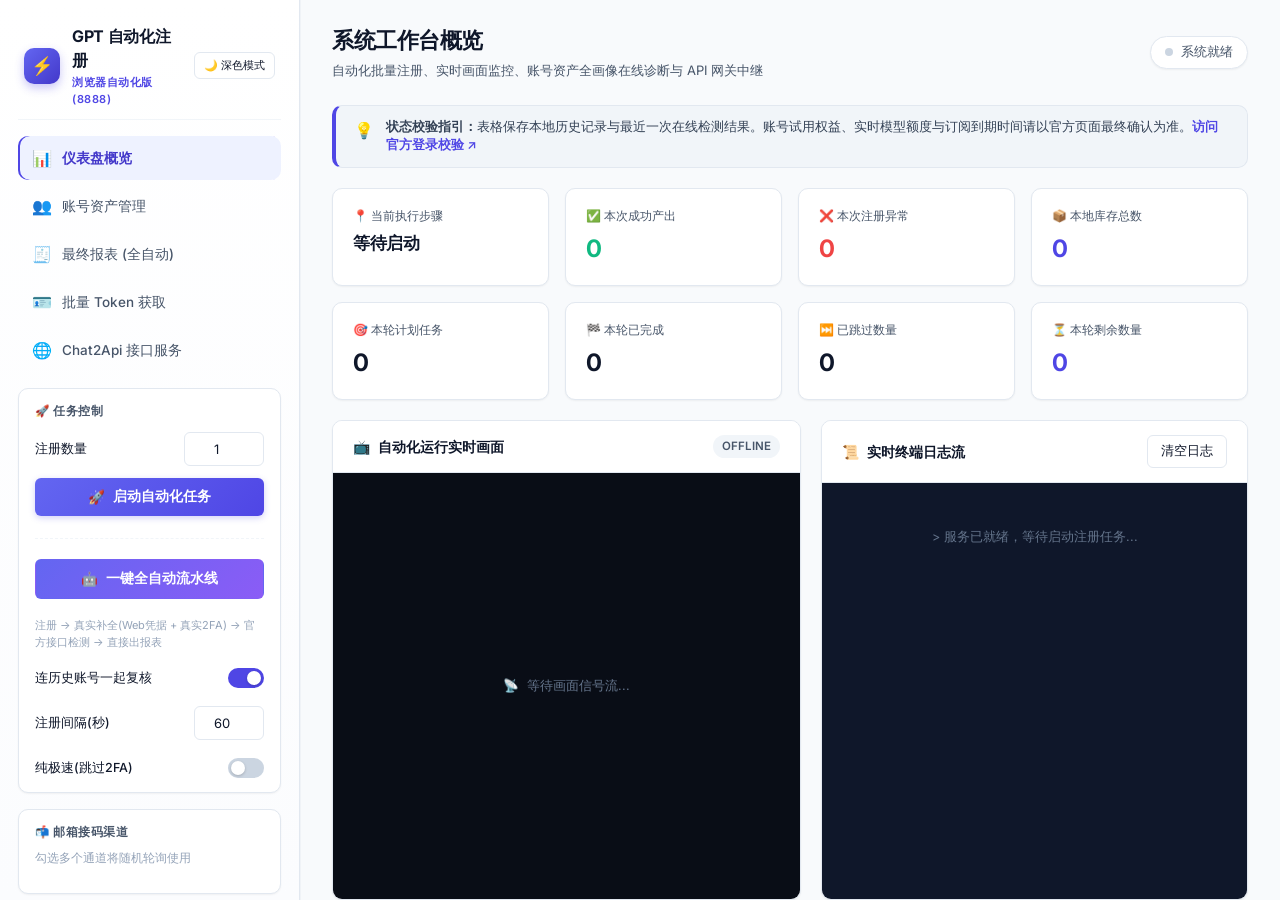
==== static/index.html @ b345efbf "feat: gpt-auto-register 项目上传（全自动流水线 + 真实数据证据）" ====
<!DOCTYPE html>
<html lang="zh-CN">

<head>
    <meta charset="UTF-8">
    <meta name="viewport" content="width=device-width, initial-scale=1.0">
    <title>ChatGPT 批量注册与一体化控制台</title>
    <link rel="preconnect" href="https://fonts.googleapis.com">
    <link rel="preconnect" href="https://fonts.gstatic.com" crossorigin>
    <link href="https://fonts.googleapis.com/css2?family=Inter:wght@400;500;600;700&family=JetBrains+Mono:wght@400;500;600&display=swap" rel="stylesheet">
    <link rel="stylesheet" href="style.css">
</head>

<body>

    <!-- Sidebar Navigation & Settings -->
    <aside class="sidebar">
        <div class="brand">
            <div class="brand-icon">⚡</div>
            <div class="brand-text">
                <span>GPT 自动化注册</span>
                <span class="brand-subtitle">浏览器自动化版 (8888)</span>
            </div>
            <button id="btnToggleTheme" class="theme-toggle action-btn-sm" onclick="toggleTheme()"
                    title="切换深色 / 浅色模式（记忆选择）"
                    style="margin-left:auto;padding:5px 9px;font-size:11px;white-space:nowrap;">🌙 深色模式</button>
        </div>

        <nav class="nav-menu">
            <div class="nav-item active" data-tab="dashboard" onclick="switchTab('dashboard')">
                <span class="nav-icon">📊</span> 仪表盘概览
            </div>
            <div class="nav-item" data-tab="accounts" onclick="switchTab('accounts')">
                <span class="nav-icon">👥</span> 账号资产管理
            </div>
            <div class="nav-item" data-tab="report" onclick="switchTab('report')">
                <span class="nav-icon">🧾</span> 最终报表 (全自动)
            </div>
            <div class="nav-item" data-tab="tokens" onclick="switchTab('tokens')">
                <span class="nav-icon">🪪</span> 批量 Token 获取
            </div>
            <div class="nav-item" data-tab="api-service" onclick="switchTab('api-service')">
                <span class="nav-icon">🌐</span> Chat2Api 接口服务
            </div>
        </nav>

        <!-- 任务快捷控制 -->
        <div class="control-box">
            <div class="control-header">
                <span>🚀 任务控制</span>
            </div>

            <div class="ctrl-row">
                <label class="ctrl-label">注册数量</label>
                <input type="number" id="targetCount" class="ctrl-input" value="1" min="1" max="50" style="width: 80px; text-align: center;">
            </div>

            <button id="btnStart" class="btn btn-primary" onclick="startTask()">
                <span>🚀</span> 启动自动化任务
            </button>
            <button id="btnStop" class="btn btn-danger hidden" onclick="stopTask()">
                <span>🛑</span> 停止运行任务
            </button>

            <div style="border-top: 1px dashed var(--border-light); margin: 10px 0 8px;"></div>

            <button id="btnAutopilot" class="btn" style="background:linear-gradient(135deg,#6366f1 0%,#8b5cf6 100%);color:#fff;" onclick="startAutopilot()">
                <span>🤖</span> 一键全自动流水线
            </button>
            <div style="font-size: 11px; color: var(--text-dim); margin-top: 6px; line-height: 1.5;">
                注册 → 真实补全(Web凭据 + 真实2FA) → 官方接口检测 → 直接出报表
            </div>
            <label class="ctrl-row" style="margin-top: 6px;">
                <span class="ctrl-label" title="连带把历史账号也一起在线复核（较慢）">连历史账号一起复核</span>
                <label class="toggle-switch">
                    <input type="checkbox" id="verifyAll" checked>
                    <span class="toggle-slider"></span>
                </label>
            </label>
            <div class="ctrl-row" style="margin-top: 6px;">
                <span class="ctrl-label" title="每个账号之间等待多久再注册下一个；放慢可显著降低 IP 被风控概率">注册间隔(秒)</span>
                <input type="number" id="staggerSeconds" class="ctrl-input" value="60" min="0" max="600"
                       style="width: 70px; text-align: center;">
            </div>
            <label class="ctrl-row" style="margin-top: 6px;">
                <span class="ctrl-label" title="跳过浏览器补全：只做注册+检测，速度最快，但拿不到 Web 凭据与 2FA 密钥">纯极速(跳过2FA)</span>
                <label class="toggle-switch">
                    <input type="checkbox" id="skipCompletion">
                    <span class="toggle-slider"></span>
                </label>
            </label>

            <div id="pipelineBox" class="hidden" style="margin-top: 10px; padding: 10px; border-radius: 10px; background: rgba(99,102,241,.08); border: 1px solid rgba(99,102,241,.25);">
                <div style="display:flex; justify-content:space-between; align-items:center;">
                    <span id="pipelinePhase" style="font-size:12px;font-weight:600;color:var(--text-main);">准备中</span>
                    <span id="pipelineCount" style="font-size:11.5px;color:var(--text-muted);">0/0</span>
                </div>
                <div style="margin-top:6px;height:6px;border-radius:3px;background:rgba(148,163,184,.25);overflow:hidden;">
                    <div id="pipelineBar" style="height:100%;width:0%;background:linear-gradient(90deg,#6366f1,#8b5cf6);transition:width .4s;"></div>
                </div>
                <div id="pipelineMessage" style="font-size:11px;color:var(--text-dim);margin-top:6px;line-height:1.4;"></div>
            </div>
        </div>

        <!-- 临时邮箱配置 -->
        <div class="control-box">
            <div class="control-header">
                <span>📬 邮箱接码渠道</span>
            </div>
            <div style="font-size: 11.5px; color: var(--text-dim); margin-top: -4px;">勾选多个通道将随机轮询使用</div>
            <div id="providerList" style="display: flex; flex-direction: column; gap: 4px;">
                <!-- 动态由 script.js 加载 -->
            </div>
        </div>

        <!-- 高级设置 -->
        <div class="control-box">
            <div class="control-header">
                <span>⚙️ 运行与自动化设置</span>
            </div>

            <div class="ctrl-row">
                <label class="ctrl-label">并行浏览器数</label>
                <input type="number" id="parallelCount" class="ctrl-input" value="1" min="1" max="10"
                    style="width: 70px; text-align: center;" onchange="saveSettings()">
            </div>

            <div class="ctrl-row">
                <label class="ctrl-label">无界面模式 (Headless)</label>
                <label class="toggle-switch">
                    <input type="checkbox" id="headlessMode" onchange="saveSettings()">
                    <span class="toggle-slider"></span>
                </label>
            </div>

            <div class="ctrl-row">
                <label class="ctrl-label" title="注册成功后提取 32 位 Base32 TOTP 密钥">自动激活 2FA</label>
                <label class="toggle-switch">
                    <input type="checkbox" id="enable2fa" checked onchange="saveSettings()">
                    <span class="toggle-slider"></span>
                </label>
            </div>

            <div style="display: flex; flex-direction: column; gap: 4px; margin-top: 4px;">
                <label class="ctrl-label" style="font-size: 11.5px; color: var(--text-muted);">试用邀请链接 (Referral URL)</label>
                <input type="text" id="referralUrl" class="ctrl-input" placeholder="https://chatgpt.com/invite/..."
                    style="font-size: 12px;" onchange="saveSettings()"
                    title="绑定官方 Plus 邀请链接可激活 1 个月试用权益">
            </div>

            <!-- 网络代理设置 -->
            <div style="margin-top: 8px; padding-top: 10px; border-top: 1px solid var(--border-light); display: flex; flex-direction: column; gap: 10px;">
                <div class="ctrl-row">
                    <span style="font-size: 12px; font-weight: 600; color: var(--text-main);">🌐 网络代理 (Proxy)</span>
                    <label class="toggle-switch">
                        <input type="checkbox" id="proxyEnabled" onchange="saveSettings()">
                        <span class="toggle-slider"></span>
                    </label>
                </div>

                <div id="proxyFields" style="display: grid; gap: 8px;">
                    <div class="ctrl-row">
                        <label class="ctrl-label">协议</label>
                        <select id="proxyType" class="ctrl-input" style="width: 95px; padding: 6px 8px;" onchange="saveSettings()">
                            <option value="http">HTTP</option>
                            <option value="socks5">SOCKS5</option>
                        </select>
                    </div>
                    <div class="ctrl-row">
                        <label class="ctrl-label">主机</label>
                        <input type="text" id="proxyHost" class="ctrl-input" placeholder="127.0.0.1" onchange="saveSettings()">
                    </div>
                    <div class="ctrl-row">
                        <label class="ctrl-label">端口</label>
                        <input type="number" id="proxyPort" class="ctrl-input" placeholder="7890" style="width: 80px;" onchange="saveSettings()">
                    </div>
                    <div class="ctrl-row">
                        <label class="ctrl-label" style="font-size: 11.5px; color: var(--text-muted);">身份认证</label>
                        <label class="toggle-switch">
                            <input type="checkbox" id="proxyUseAuth" onchange="toggleProxyAuthFields(); saveSettings()">
                            <span class="toggle-slider"></span>
                        </label>
                    </div>
                    <div id="proxyAuthFields" class="hidden" style="display: grid; gap: 6px;">
                        <input type="text" id="proxyUsername" class="ctrl-input" placeholder="代理用户名" onchange="saveSettings()">
                        <input type="password" id="proxyPassword" class="ctrl-input" placeholder="代理密码" onchange="saveSettings()">
                    </div>
                    <button class="action-btn-sm" id="btnTestProxy" onclick="testProxyConnection()" style="width: 100%; justify-content: center; margin-top: 2px;">
                        <span>⚡</span> 测试代理连通性
                    </button>
                    <div id="proxyTestResult" style="font-size: 11px; margin-top: 2px; word-break: break-all; display: none;"></div>
                </div>
            </div>
        </div>
    </aside>

    <!-- Main Content Workspace -->
    <main class="main-view">

        <!-- Top Header Bar -->
        <header class="page-header">
            <div class="header-left">
                <h1 class="page-title">系统工作台概览</h1>
                <p class="page-desc">自动化批量注册、实时画面监控、账号资产全画像在线诊断与 API 网关中继</p>
            </div>
            <div class="status-badge">
                <span class="status-dot" id="statusDot"></span>
                <span id="statusText">系统就绪</span>
            </div>
        </header>

        <!-- Notice Alert Callout -->
        <div class="info-callout">
            <span style="font-size: 16px;">💡</span>
            <div>
                <b>状态校验指引：</b>表格保存本地历史记录与最近一次在线检测结果。账号试用权益、实时模型额度与订阅到期时间请以官方页面最终确认为准。<a href="https://chatgpt.com/" target="_blank" rel="noopener noreferrer">访问官方登录校验 ↗</a>
            </div>
        </div>

        <!-- ==================================================================
             View 1: Dashboard (Overview & Monitoring)
             ================================================================== -->
        <div id="view-dashboard" class="view-section">
            <!-- Metrics Cards Grid -->
            <div class="stats-grid">
                <div class="stat-card">
                    <div class="stat-label">📍 当前执行步骤</div>
                    <div class="stat-value" id="valAction" style="font-size: 17px; font-weight: 600;">等待启动</div>
                </div>
                <div class="stat-card">
                    <div class="stat-label">✅ 本次成功产出</div>
                    <div class="stat-value green" id="valSuccess">0</div>
                </div>
                <div class="stat-card">
                    <div class="stat-label">❌ 本次注册异常</div>
                    <div class="stat-value red" id="valFail">0</div>
                </div>
                <div class="stat-card">
                    <div class="stat-label">📦 本地库存总数</div>
                    <div class="stat-value blue" id="valInventory">0</div>
                </div>
                <div class="stat-card">
                    <div class="stat-label">🎯 本轮计划任务</div>
                    <div class="stat-value" id="valTaskTotal">0</div>
                </div>
                <div class="stat-card">
                    <div class="stat-label">🏁 本轮已完成</div>
                    <div class="stat-value" id="valCompleted">0</div>
                </div>
                <div class="stat-card">
                    <div class="stat-label">⏭️ 已跳过数量</div>
                    <div class="stat-value" id="valSkipped">0</div>
                </div>
                <div class="stat-card">
                    <div class="stat-label">⏳ 本轮剩余数量</div>
                    <div class="stat-value blue" id="valRemaining">0</div>
                </div>
            </div>

            <!-- Split Monitor & Logs -->
            <div class="split-view">
                <!-- Monitor Panel -->
                <div class="panel">
                    <div class="panel-header">
                        <div class="panel-title">
                            <span>📺</span> 自动化运行实时画面
                        </div>
                        <span class="status-pill neutral" id="monitorStatus">OFFLINE</span>
                    </div>
                    <div class="monitor-body">
                        <img id="liveMonitor" class="monitor-img hidden" src="" alt="Monitor">
                        <div id="noSignal" style="color: #64748b; font-size: 12.5px; display: flex; align-items: center; gap: 8px;">
                            <span>📡</span> 等待画面信号流...
                        </div>
                    </div>
                </div>

                <!-- Logs Terminal Panel -->
                <div class="panel">
                    <div class="panel-header">
                        <div class="panel-title">
                            <span>📜</span> 实时终端日志流
                        </div>
                        <button class="action-btn-sm" onclick="clearLogs()">清空日志</button>
                    </div>
                    <div class="log-body" id="logContainer">
                        <div style="color: #64748b; text-align: center; margin-top: 30px;">> 服务已就绪，等待启动注册任务...</div>
                    </div>
                </div>
            </div>
        </div>

        <!-- ==================================================================
             View 2: Accounts Management (Sticky Table & Unified Actions)
             ================================================================== -->
        <div id="view-accounts" class="view-section hidden">
            <div class="table-panel">
                <!-- Top Toolbar -->
                <div class="toolbar-container">
                    <div class="toolbar-row">
                        <!-- Left: Search Box -->
                        <div class="search-box">
                            <span class="search-icon">🔍</span>
                            <input type="text" id="searchInput" placeholder="搜索邮箱、状态、额度、到期时间、渠道..." onkeyup="filterAccounts()">
                        </div>

                        <!-- Center: Stats Chips -->
                        <div class="stats-strip">
                            <span class="stat-chip stat-chip-total">总数: <b id="statTotalAccs">0</b></span>
                            <span class="stat-chip stat-chip-verified">上次验证通过: <b id="statNormalAccs">0</b></span>
                            <span class="stat-chip stat-chip-paid">会员计划记录: <b id="statPaidAccs">0</b></span>
                            <span class="stat-chip stat-chip-trial">已确认试用: <b id="statTrialAccs">0</b></span>
                            <span class="stat-chip stat-chip-error">异常/封禁: <b id="statErrAccs">0</b></span>
                        </div>

                        <!-- Right: Action Buttons Group -->
                        <div class="btn-group">
                            <button class="action-btn-sm action-btn-primary" id="btnCheckAll" onclick="checkAllAccounts()" title="在线检测当前筛选账号的最新健康状态">
                                <span>🔍</span> 一键全量在线检测
                            </button>
                            <button class="action-btn-sm action-btn-primary" id="btnPerfectAll" onclick="perfectAllAccounts()" style="background:linear-gradient(135deg, #10b981 0%, #059669 100%);color:#fff;" title="全自动为所有待处理账号补全密码、开启真实2FA并同步试用资格画像">
                                <span>⚡</span> 一键全量完善(密码+2FA)
                            </button>
                            <button class="action-btn-sm action-btn-accent" onclick="openImportModal()" title="批量导入已有 GPT 账号或待处理邮箱，已注册账号自动跳过注册并在表格中保留展示">
                                <span>📥</span> 批量导入
                            </button>
                            <button class="action-btn-sm action-btn-accent" onclick="exportAccounts('2fa')" title="导出格式：邮箱-----密码-----32位2fa (使用 5 个横杠)">
                                <span>📥</span> 导出 2FA 格式 (5横杠)
                            </button>
                            <button class="action-btn-sm" onclick="copyAccountsFormatted('2fa')" title="快捷复制当前筛选账号为 5横杠 2FA 格式">
                                <span>📋</span> 复制 2FA 格式
                            </button>
                            <button class="action-btn-sm" onclick="exportAccounts('csv')" title="导出完整表格为 CSV 格式文件">
                                <span>📥</span> 导出 CSV
                            </button>
                            <button class="action-btn-sm" onclick="copyAccountsFormatted('combo')" title="复制格式：邮箱----密码----订阅----额度----到期时间----试用">
                                <span>📋</span> 复制画像列表
                            </button>
                            <button class="action-btn-sm" onclick="copyAccountsFormatted('simple')" title="复制格式：邮箱----密码">
                                <span>📋</span> 复制账号密码
                            </button>
                            <button class="action-btn-sm" onclick="loadAccounts()" title="重新加载本地最新数据">
                                <span>🔄</span> 刷新
                            </button>
                        </div>
                    </div>
                </div>

                <!-- Category Filter Tabs -->
                <div class="filter-tab-bar">
                    <button class="filter-btn active" data-filter="all" onclick="setAccountFilter('all')">
                        全部 <span class="filter-count" id="tabCountAll">0</span>
                    </button>
                    <button class="filter-btn" data-filter="mode_protocol" onclick="setAccountFilter('mode_protocol')">
                        ⚡ 极速协议 <span class="filter-count" id="tabCountProtocol">0</span>
                    </button>
                    <button class="filter-btn" data-filter="mode_browser" onclick="setAccountFilter('mode_browser')">
                        🌐 浏览器自动化 <span class="filter-count" id="tabCountBrowser">0</span>
                    </button>
                    <button class="filter-btn" data-filter="mode_import" onclick="setAccountFilter('mode_import')">
                        📥 批量导入 <span class="filter-count" id="tabCountImport">0</span>
                    </button>
                    <button class="filter-btn" data-filter="plus_all" onclick="setAccountFilter('plus_all')">
                        🌟 试用/Plus 全部会员 <span class="filter-count" id="tabCountPlusAll">0</span>
                    </button>
                    <button class="filter-btn" data-filter="trial" onclick="setAccountFilter('trial')">
                        🎁 已确认试用资格 <span class="filter-count" id="tabCountTrial">0</span>
                    </button>
                    <button class="filter-btn" data-filter="paid" onclick="setAccountFilter('paid')">
                        🟢 会员计划记录 <span class="filter-count" id="tabCountPaid">0</span>
                    </button>
                    <button class="filter-btn" data-filter="free" onclick="setAccountFilter('free')">
                        ⚪ 纯免费账号 <span class="filter-count" id="tabCountFree">0</span>
                    </button>
                    <button class="filter-btn" data-filter="fail" onclick="setAccountFilter('fail')">
                        ❌ 异常/封禁/失败 <span class="filter-count" id="tabCountFail">0</span>
                    </button>
                </div>

                <!-- Table with Sticky Column & Explicit Widths -->
                <div class="table-container">
                    <table>
                        <thead>
                            <tr>
                                <th class="col-email sticky-col">ChatGPT 邮箱</th>
                                <th class="col-pwd">密码</th>
                                <th class="col-2fa">2FA 密钥 (32位)</th>
                                <th class="col-channel">创建方式</th>
                                <th class="col-health">健康状态</th>
                                <th class="col-plan">订阅 / 支付状态</th>
                                <th class="col-quota">模型 / API额度</th>
                                <th class="col-expiry">会员到期时间</th>
                                <th class="col-trial">1个月试用资格</th>
                                <th class="col-time">注册时间</th>
                                <th class="col-inbox">临时邮箱 / 收件箱</th>
                                <th class="col-action">操作</th>
                            </tr>
                        </thead>
                        <tbody id="accountTableBody">
                            <!-- 动态加载由 script.js 渲染 -->
                        </tbody>
                    </table>
                </div>
            </div>
        </div>

        <!-- ==================================================================
             View 3: Final Report (全自动流水线产出)
             ================================================================== -->
        <div id="view-report" class="view-section hidden">
            <div class="table-panel">
                <div class="toolbar-container">
                    <div class="toolbar-row">
                        <div class="search-box">
                            <span class="search-icon">🔍</span>
                            <input type="text" id="reportSearch" placeholder="搜索报表中的邮箱 / 计划 / 试用资格..." onkeyup="filterReport()">
                        </div>
                        <div class="stats-strip">
                            <span class="stat-chip stat-chip-total">账号总数: <b id="reportTotal">0</b></span>
                            <span class="stat-chip stat-chip-verified">官方确认: <b id="reportVerified">0</b></span>
                            <span class="stat-chip stat-chip-paid">Plus 生效: <b id="reportPlus">0</b></span>
                            <span class="stat-chip stat-chip-trial">有试用资格: <b id="reportTrial">0</b></span>
                            <span class="stat-chip stat-chip-error">含真实2FA: <b id="report2fa">0</b></span>
                        </div>
                        <div class="btn-group">
                            <button class="action-btn-sm action-btn-primary" onclick="loadAutopilotReport()">
                                <span>🔄</span> 刷新报表
                            </button>
                            <button class="action-btn-sm action-btn-primary" onclick="copyReport2fa()" title="复制 邮箱-----密码-----32位2fa">
                                <span>📋</span> 复制 5横杠
                            </button>
                            <button class="action-btn-sm action-btn-accent" onclick="exportAutopilotReport()" title="落盘 JSON / CSV / Markdown / 2FA 文本">
                                <span>📥</span> 导出报表文件
                            </button>
                            <button id="btnToggleSensitive" class="action-btn-sm" onclick="toggleSensitiveDisplay()" title="切换密码 / 2FA 明文显示（默认隐藏，点击仍可复制真实值）">
                                <span>👁️</span> 显示敏感信息
                            </button>
                            <button id="btnBatchMode" class="action-btn-sm" onclick="toggleBatchMode()" title="开启后可勾选多行并批量复制">
                                <span>☑️</span> 批量模式
                            </button>
                        </div>
                    </div>
                    <div id="reportStatusLine" style="font-size: 12px; color: var(--text-dim); padding: 4px 2px;">
                        尚未运行全自动流水线。运行后这里会显示所有已注册账号的真实账号-密码-动态2FA-注册时间-试用资格-Plus状态。
                    </div>
                </div>

                <div class="batch-bar">
                    <span>☑️ 批量模式：已选 <b id="batchCount">0</b> 个</span>
                    <label style="display:flex;align-items:center;gap:6px;cursor:pointer;">
                        <input type="checkbox" id="batchSelectAll" onchange="toggleSelectAll(this.checked)"> 全选/取消
                    </label>
                    <button class="action-btn-sm" onclick="batchExportSelected()" title="复制所选账号（邮箱-----密码-----2FA）">
                        <span>📋</span> 复制所选
                    </button>
                </div>

                <div class="table-container">
                    <table>
                        <thead>
                            <tr>
                                <th class="batch-col"><span title="批量选择">☑</span></th>
                                <th class="col-email sticky-col sortable" data-sort-key="email" onclick="toggleReportSort('email')">邮箱</th>
                                <th class="col-pwd">密码</th>
                                <th class="col-2fa">2FA 密钥</th>
                                <th style="min-width:120px;">动态验证码 (实时)</th>
                                <th class="col-time sortable" data-sort-key="register_time" onclick="toggleReportSort('register_time')">注册时间</th>
                                <th class="col-trial sortable" data-sort-key="trial" onclick="toggleReportSort('trial')">1个月 Plus 试用资格</th>
                                <th class="col-plan sortable" data-sort-key="plus" onclick="toggleReportSort('plus')">当前 Plus 状态</th>
                                <th class="col-expiry">到期时间</th>
                                <th class="col-health">在线证据</th>
                                <th class="col-inbox">收件箱</th>
                            </tr>
                        </thead>
                        <tbody id="reportTableBody">
                            <tr><td colspan="11" style="text-align:center;color:#64748b;padding:32px;">暂无数据</td></tr>
                        </tbody>
                    </table>
                </div>
            </div>
        </div>

        <!-- ==================================================================
             View 3: Token Import Tab
             ================================================================== -->
        <div id="view-tokens" class="view-section hidden">
            <div class="panel">
                <div class="panel-header">
                    <div class="panel-title">
                        <span>🪪</span> 从外部 TXT 批量提取与获取 Token
                    </div>
                </div>

                <div style="padding: 24px; display: grid; gap: 20px;">
                    <div>
                        <label class="ctrl-label">TXT 账号文件路径</label>
                        <input type="text" id="tokenAccountsFile" class="ctrl-input"
                            placeholder="例如: D:\Extends\antigravityProj\Registration\data\accounts\registered_accounts.txt">
                        <div style="font-size: 12px; color: var(--text-dim); margin-top: 6px;">
                            支持解析 TXT 中的邮箱、密码与收件凭证，自动完成 OAuth 流程补齐 Token。
                        </div>
                    </div>

                    <div>
                        <label class="ctrl-label">Token 导出输出目录</label>
                        <input type="text" id="tokenOutputDir" class="ctrl-input"
                            placeholder="例如: D:\Extends\antigravityProj\Registration\token_exports">
                        <div style="font-size: 12px; color: var(--text-dim); margin-top: 6px;">
                            获取成功后将统一输出 <code>ak.txt</code>、<code>rk.txt</code> 及独立账号 JSON 凭证。
                        </div>
                    </div>

                    <div style="display: flex; gap: 12px; flex-wrap: wrap;">
                        <button class="action-btn-sm" style="padding: 9px 18px;" onclick="loadTokenImportSettings()">恢复默认配置</button>
                        <button class="btn btn-primary" style="width: auto; padding: 9px 24px;" onclick="startTokenImportTask()">
                            <span>🔑</span> 开始获取 Token
                        </button>
                    </div>

                    <div style="display: grid; grid-template-columns: repeat(auto-fit, minmax(140px, 1fr)); gap: 12px;">
                        <div class="stat-card">
                            <div class="stat-label">总数</div>
                            <div class="stat-value" id="tokenTotal">0</div>
                        </div>
                        <div class="stat-card">
                            <div class="stat-label">已完成</div>
                            <div class="stat-value green" id="tokenCompleted">0</div>
                        </div>
                        <div class="stat-card">
                            <div class="stat-label">失败</div>
                            <div class="stat-value red" id="tokenFail">0</div>
                        </div>
                        <div class="stat-card">
                            <div class="stat-label">已跳过</div>
                            <div class="stat-value" id="tokenSkipped">0</div>
                        </div>
                        <div class="stat-card">
                            <div class="stat-label">剩余</div>
                            <div class="stat-value blue" id="tokenRemaining">0</div>
                        </div>
                    </div>
                </div>
            </div>
        </div>

        <!-- ==================================================================
             View 4: API Service (Chat2Api) Tab
             ================================================================== -->
        <div id="view-api-service" class="view-section hidden">
            <div class="panel">
                <div class="panel-header">
                    <div class="panel-title">
                        <span>🌐</span> OpenAI 标准接口网关服务 (Chat2Api 联动)
                    </div>
                    <div style="display: flex; gap: 8px; flex-wrap: wrap;">
                        <button class="action-btn-sm" id="btnStartC2A" onclick="startChat2ApiService()" style="background: var(--success); color: #fff; border-color: var(--success); font-weight: 600;">
                            ▶ 启动 API 引擎
                        </button>
                        <button class="action-btn-sm" id="btnStopC2A" onclick="stopChat2ApiService()">
                            ⏹ 停止引擎
                        </button>
                        <button class="action-btn-sm" onclick="loadChat2ApiStatus()">🔄 刷新状态</button>
                    </div>
                </div>

                <div style="padding: 24px; display: grid; gap: 20px;">
                    <!-- Status Cards -->
                    <div class="card-grid">
                        <div class="stat-card">
                            <div class="stat-label">Chat2Api 引擎状态</div>
                            <div class="stat-value" id="c2aStatusText" style="font-size: 18px; margin-top: 4px;">检测中...</div>
                            <div style="font-size: 12px; color: var(--text-dim); margin-top: 4px;">后端端口: 5005 | 统一代理端口: 8888</div>
                        </div>
                        <div class="stat-card">
                            <div class="stat-label">API 账号池可用 Web Tokens</div>
                            <div class="stat-value blue" id="c2aTokenCount" style="font-size: 24px; margin-top: 4px;">0</div>
                            <div style="font-size: 12px; color: var(--text-dim); margin-top: 4px;">多账号并发自动负载均衡轮询</div>
                        </div>
                    </div>

                    <!-- Quick Links Box -->
                    <div class="glass-box">
                        <div style="font-weight: 600; font-size: 14px; color: var(--text-main);">⚡ 账号池与文档管理</div>
                        <div style="display: flex; gap: 10px; flex-wrap: wrap;">
                            <button class="action-btn-sm" disabled title="Codex OAuth 凭证与 ChatGPT Web 凭证隔离保护" style="opacity: 0.6;">
                                <span>🔒</span> Codex → Web 凭证严格隔离保护
                            </button>
                            <a href="http://127.0.0.1:5005/docs" target="_blank" class="action-btn-sm">
                                <span>📖</span> 打开 Chat2Api Swagger 文档 ↗
                            </a>
                            <a href="http://127.0.0.1:5005/tokens" target="_blank" class="action-btn-sm">
                                <span>🔑</span> 打开 Tokens 网页管理池 ↗
                            </a>
                        </div>
                    </div>

                    <!-- Client Configuration Guide -->
                    <div class="guide-box">
                        <h4 style="font-size: 15px; font-weight: 600; color: var(--text-main);">🚀 外部第三方客户端接入参数</h4>
                        <div style="display: grid; gap: 12px;">
                            <div class="guide-row">
                                <b>推荐 Base URL (统一端口):</b>
                                <code class="code-pill">http://localhost:8888/v1</code>
                                <button class="action-btn-sm" onclick="copyText('http://localhost:8888/v1')">复制</button>
                            </div>
                            <div class="guide-row">
                                <b>直连 Base URL (底层端口):</b>
                                <code class="code-neutral">http://127.0.0.1:5005/v1</code>
                                <button class="action-btn-sm" onclick="copyText('http://127.0.0.1:5005/v1')">复制</button>
                            </div>
                            <div class="guide-row">
                                <b>API Key:</b>
                                <code class="code-neutral">任意填写 (例如 sk-123456)</code>
                            </div>
                            <div class="guide-row">
                                <b>推荐模型列表:</b>
                                <code class="code-neutral">gpt-4o / gpt-4o-mini / text-davinci-002-render-sha</code>
                            </div>
                            <div style="margin-top: 6px; font-size: 12px; color: var(--text-dim);">
                                💡 完美支持：NextChat、Chatbox、Bob、Cherry Studio、沉浸式翻译等各类标准 OpenAI 接口客户端。
                            </div>
                        </div>
                    </div>
                </div>
            </div>
        </div>

    </main>

    <!-- 批量导入账号模态弹窗 -->
    <div id="importModal" class="modal-overlay hidden">
        <div class="modal-card">
            <div class="modal-header">
                <h3>📥 批量导入 GPT 账号 / 邮箱</h3>
                <button class="modal-close" onclick="closeImportModal()">×</button>
            </div>
            <div class="modal-body">
                <p style="font-size:12.5px;color:var(--text-muted);margin-bottom:8px;">
                    支持多格式批量粘贴（每行一个）。若导入的账号已在系统中注册过，将<b>自动跳过重复注册</b>，并在表格中完整展示。
                </p>
                <div style="font-size:11.5px;color:var(--text-dim);margin-bottom:8px;line-height:1.6;">
                    • <code>邮箱-----密码-----32位2FA</code>（5横杠导出格式）<br>
                    • <code>邮箱----密码----订阅----额度----到期----试用...</code>（组合格式）<br>
                    • <code>邮箱----密码</code> 或 <code>邮箱:密码</code> 或 纯邮箱地址
                </div>
                <textarea id="importTextarea" rows="8" class="ctrl-input" style="width:100%;font-family:'JetBrains Mono',monospace;font-size:12px;resize:vertical;" placeholder="例如:&#10;user1@example.com-----MyPass123!-----ABCDEF23456789...&#10;user2@example.com----SecretPass888&#10;user3@icloud.com"></textarea>
            </div>
            <div class="modal-footer" style="display:flex;justify-content:flex-end;gap:10px;margin-top:14px;">
                <button class="action-btn-sm" onclick="closeImportModal()">取消</button>
                <button class="btn btn-primary" style="width:auto;padding:8px 20px;" id="btnSubmitImport" onclick="submitImportAccounts()">
                    <span>📥</span> 开始导入
                </button>
            </div>
        </div>
    </div>

    <!-- Toast Notification -->
    <div id="toast" class="toast hidden"></div>

    <script src="script.js"></script>
</body>

</html>
---- static/style.css ----
/* ==========================================================================
   ChatGPT Auto & Protocol Register - Premium Design System
   ========================================================================== */

:root {
    --primary: #4f46e5;
    --primary-light: #6366f1;
    --primary-dark: #4338ca;
    --primary-subtle: #eef2ff;
    --primary-border: #c7d2fe;

    --bg-body: #f8fafc;
    --bg-card: #ffffff;
    --bg-card-subtle: #f8fafc;
    --bg-hover: #f1f5f9;

    --text-main: #0f172a;
    --text-muted: #475569;
    --text-dim: #94a3b8;

    --border: #e2e8f0;
    --border-light: #f1f5f9;
    --border-focus: #818cf8;

    --success: #10b981;
    --success-bg: #ecfdf5;
    --success-border: #a7f3d0;
    --success-text: #065f46;

    --warning: #f59e0b;
    --warning-bg: #fffbeb;
    --warning-border: #fde68a;
    --warning-text: #92400e;

    --danger: #ef4444;
    --danger-bg: #fef2f2;
    --danger-border: #fecaca;
    --danger-text: #991b1b;

    --info: #0284c7;
    --info-bg: #f0f9ff;
    --info-border: #bae6fd;
    --info-text: #0369a1;

    --purple: #8b5cf6;
    --purple-bg: #faf5ff;
    --purple-border: #e9d5ff;
    --purple-text: #6b21a8;

    --terminal-bg: #0f172a;

    --radius-sm: 6px;
    --radius-md: 10px;
    --radius-lg: 14px;
    --radius-full: 9999px;

    --shadow-xs: 0 1px 2px 0 rgba(0, 0, 0, 0.05);
    --shadow-sm: 0 1px 3px 0 rgba(0, 0, 0, 0.08), 0 1px 2px 0 rgba(0, 0, 0, 0.04);
    --shadow-md: 0 4px 12px -2px rgba(15, 23, 42, 0.08), 0 2px 6px -2px rgba(15, 23, 42, 0.04);
    --shadow-lg: 0 12px 24px -4px rgba(15, 23, 42, 0.12), 0 4px 10px -2px rgba(15, 23, 42, 0.06);

    --transition: all 0.2s cubic-bezier(0.16, 1, 0.3, 1);
}

/* Base Reset */
*, *::before, *::after {
    margin: 0;
    padding: 0;
    box-sizing: border-box;
    font-family: 'Inter', -apple-system, BlinkMacSystemFont, "Segoe UI", Roboto, Oxygen, Ubuntu, Cantarell, sans-serif;
    -webkit-font-smoothing: antialiased;
    -moz-osx-font-smoothing: grayscale;
}

body {
    background-color: var(--bg-body);
    color: var(--text-main);
    display: flex;
    height: 100vh;
    width: 100vw;
    overflow: hidden;
    line-height: 1.5;
}

/* Custom Scrollbar (Sleek Minimalist) */
::-webkit-scrollbar {
    width: 6px;
    height: 6px;
}
::-webkit-scrollbar-track {
    background: transparent;
}
::-webkit-scrollbar-thumb {
    background: #cbd5e1;
    border-radius: var(--radius-full);
}
::-webkit-scrollbar-thumb:hover {
    background: #94a3b8;
}

/* ==========================================================================
   Sidebar Navigation & Controls
   ========================================================================== */

.sidebar {
    width: 300px;
    min-width: 300px;
    background: #ffffff;
    border-right: 1px solid var(--border);
    display: flex;
    flex-direction: column;
    padding: 20px 18px;
    z-index: 20;
    overflow-y: auto;
    overflow-x: hidden;
    box-shadow: var(--shadow-xs);
    gap: 16px;
}

.brand {
    display: flex;
    align-items: center;
    gap: 12px;
    padding: 4px 6px 12px;
    border-bottom: 1px solid var(--border-light);
}

.brand-icon {
    width: 36px;
    height: 36px;
    background: linear-gradient(135deg, #6366f1 0%, #4338ca 100%);
    color: white;
    border-radius: var(--radius-md);
    display: flex;
    align-items: center;
    justify-content: center;
    font-size: 18px;
    box-shadow: 0 4px 10px rgba(79, 70, 229, 0.3);
    flex-shrink: 0;
}

.brand-text {
    font-size: 16px;
    font-weight: 700;
    color: var(--text-main);
    letter-spacing: -0.02em;
    display: flex;
    flex-direction: column;
    gap: 2px;
}

.brand-subtitle {
    font-size: 11px;
    font-weight: 600;
    color: var(--primary);
    text-transform: uppercase;
    letter-spacing: 0.05em;
}

/* ==========================================================================
   🌙 深色主题（默认不生效；由 html[data-theme="dark"] 切换）
   ========================================================================== */
html[data-theme="dark"] {
    --bg-body: #0b1120;
    --bg-card: #131c31;
    --bg-card-subtle: #0f1729;
    --bg-hover: #1e293b;

    --text-main: #e8eefc;
    --text-muted: #a8b6d0;
    --text-dim: #6b7a99;

    --border: #23304d;
    --border-light: #1a2438;

    --primary-subtle: #1e2a4a;
    --primary-border: #35406b;

    --success-bg: #0d2e22; --success-border: #1c5f47; --success-text: #6ee7b7;
    --warning-bg: #332509; --warning-border: #7a5510; --warning-text: #fbbf24;
    --danger-bg:  #3a1416; --danger-border: #7f2226;  --danger-text:  #fca5a5;
    --info-bg:    #0c2438; --info-border: #1d4e6e;    --info-text:    #7dd3fc;
    --purple-bg:  #221540; --purple-border: #4c2a7a;  --purple-text:  #d8b4fe;
}

html[data-theme="dark"] body {
    background:
        radial-gradient(1200px 600px at 10% -10%, #16203a 0%, transparent 60%),
        radial-gradient(900px 500px at 100% 0%, #1a1430 0%, transparent 55%),
        var(--bg-body);
}

html[data-theme="dark"] .sidebar {
    background: linear-gradient(180deg, #131c31 0%, #0f1729 100%);
    border-right-color: var(--border);
}

html[data-theme="dark"] th {
    background: linear-gradient(180deg, #16203a 0%, #1a2440 100%);
    color: var(--text-muted);
}

html[data-theme="dark"] .table-container,
html[data-theme="dark"] td { background: var(--bg-card); }

html[data-theme="dark"] tr:hover td { background: #172136; }

html[data-theme="dark"] .log-body {
    background: linear-gradient(180deg, #080d18 0%, #060a12 100%);
}

/* 主题切换按钮（右上角/侧边栏） */
.theme-toggle {
    cursor: pointer;
    transition: var(--transition);
}
.theme-toggle:hover { transform: scale(1.06); }

/* ==========================================================================
   ☑️ 批量选择模式（默认隐藏复选框）
   ========================================================================== */
body.batch-mode .batch-col { display: table-cell; }
.batch-col { display: none; width: 40px; text-align: center; }
.batch-bar {
    display: none;
    align-items: center;
    gap: 10px;
    padding: 8px 12px;
    background: var(--primary-subtle);
    border: 1px solid var(--primary-border);
    border-radius: var(--radius-md);
    margin-bottom: 8px;
    font-size: 12px;
    font-weight: 600;
    color: var(--primary);
    flex-wrap: wrap;
}
body.batch-mode .batch-bar { display: flex; }

/* ==========================================================================
   ↕️ 可排序表头
   ========================================================================== */
th.sortable {
    cursor: pointer;
    user-select: none;
    position: relative;
    padding-right: 18px !important;
}
th.sortable:hover { color: var(--primary); }
th.sortable::after {
    content: '↕';
    position: absolute;
    right: 6px;
    opacity: .35;
    font-size: 11px;
}
th.sortable.asc::after  { content: '↑'; opacity: 1; color: var(--primary); }
th.sortable.desc::after { content: '↓'; opacity: 1; color: var(--primary); }

/* ==========================================================================
   🎨 Visual Polish Layer (additive — does not change behavior)
   ========================================================================== */

/* Smoother, richer page background with a subtle brand tint */
body {
    background:
        radial-gradient(1200px 600px at 10% -10%, #eef2ff 0%, transparent 60%),
        radial-gradient(900px 500px at 100% 0%, #faf5ff 0%, transparent 55%),
        var(--bg-body);
}

/* Sidebar: softer separation and breathing room */
.sidebar {
    background: linear-gradient(180deg, #ffffff 0%, #fbfcfe 100%);
    border-right: 1px solid var(--border);
    box-shadow: 1px 0 0 rgba(148, 163, 184, 0.08);
}

/* Nav items: clearer active state + hover feedback */
.nav-item {
    transition: var(--transition);
    border-radius: var(--radius-md);
}

.nav-item:hover {
    background: var(--bg-hover);
    transform: translateX(2px);
}

.nav-item.active {
    background: var(--primary-subtle);
    box-shadow: inset 2px 0 0 var(--primary);
}

/* Cards / panels: crisper hierarchy */
.panel,
.control-box,
.table-panel {
    transition: box-shadow 0.25s ease, border-color 0.25s ease;
}

.panel:hover,
.control-box:hover,
.table-panel:hover {
    box-shadow: var(--shadow-md);
}

/* Toolbar & filter tabs: tidy, pill-style controls */
.toolbar-container {
    background: transparent;
    gap: 12px;
    flex-wrap: wrap;
}

.filter-tab-bar {
    gap: 8px;
    flex-wrap: wrap;
}

.filter-btn {
    transition: var(--transition);
    border-radius: var(--radius-full);
}

.filter-btn:hover {
    transform: translateY(-1px);
    box-shadow: var(--shadow-sm);
}

/* Stat chips: consistent, readable, subtle */
.stat-chip {
    transition: var(--transition);
    white-space: nowrap;
}

.stat-chip:hover {
    transform: translateY(-1px);
    box-shadow: var(--shadow-sm);
}

.stats-grid,
.stats-strip {
    gap: 10px;
}

/* Tables: calmer header, clearer row separation, nicer hover */
.table-container {
    border-radius: var(--radius-md);
    overflow: auto;
    border: 1px solid var(--border);
    background: #ffffff;
}

table {
    border-collapse: separate;
}

th {
    background: linear-gradient(180deg, #f8fafc 0%, #f1f5f9 100%);
    font-weight: 700;
    letter-spacing: 0.03em;
    color: var(--text-muted);
    border-bottom: 1px solid var(--border)  !important;
}

td {
    border-bottom: 1px solid var(--border-light);
}

tr:hover td {
    background: #f8fafc;
}

/* Badges: rounded, soft, consistent */
.badge {
    display: inline-flex;
    align-items: center;
    gap: 4px;
    border-radius: var(--radius-full);
    padding: 3px 10px;
    font-size: 11px;
    font-weight: 700;
    line-height: 1.4;
    white-space: nowrap;
}

/* Buttons: better press feedback */
.btn,
.action-btn-sm {
    transition: var(--transition);
}

.btn:active,
.action-btn-sm:active {
    transform: scale(0.97);
}

/* Terminal log: slightly softer dark surface */
.log-body {
    background: linear-gradient(180deg, #0f172a 0%, #0b1220 100%);
}

/* Smooth view switching */
.view-section {
    animation: viewFade 0.28s cubic-bezier(0.16, 1, 0.3, 1);
}

@keyframes viewFade {
    from { opacity: 0; transform: translateY(6px); }
    to   { opacity: 1; transform: translateY(0); }
}

/* Scrollbars: thinner & hover-visible */
::-webkit-scrollbar { width: 8px; height: 8px; }
::-webkit-scrollbar-thumb {
    background: #cbd5e1;
    border-radius: var(--radius-full);
    border: 2px solid transparent;
    background-clip: content-box;
}
::-webkit-scrollbar-thumb:hover { background: #94a3b8; background-clip: content-box; }

/* Focus visibility for accessibility */
button:focus-visible,
input:focus-visible,
select:focus-visible,
a:focus-visible {
    outline: 2px solid var(--border-focus);
    outline-offset: 2px;
}

/* Nav Menu */
.nav-menu {
    display: flex;
    flex-direction: column;
    gap: 4px;
}

.nav-item {
    display: flex;
    align-items: center;
    gap: 10px;
    padding: 10px 14px;
    border-radius: var(--radius-md);
    color: var(--text-muted);
    cursor: pointer;
    transition: var(--transition);
    font-weight: 500;
    font-size: 13.5px;
    user-select: none;
}

.nav-item:hover {
    background: var(--bg-hover);
    color: var(--text-main);
}

.nav-item.active {
    background: var(--primary-subtle);
    color: var(--primary-dark);
    font-weight: 600;
}

.nav-item .nav-icon {
    font-size: 16px;
    display: inline-flex;
    align-items: center;
    justify-content: center;
    width: 20px;
}

/* Control Boxes */
.control-box {
    background: #ffffff;
    border: 1px solid var(--border);
    border-radius: var(--radius-md);
    padding: 14px 16px;
    display: flex;
    flex-direction: column;
    gap: 12px;
    box-shadow: var(--shadow-xs);
    transition: var(--transition);
}

.control-box:hover {
    border-color: #cbd5e1;
}

.control-header {
    font-size: 11.5px;
    font-weight: 700;
    text-transform: uppercase;
    color: var(--text-muted);
    letter-spacing: 0.05em;
    display: flex;
    align-items: center;
    justify-content: space-between;
}

.ctrl-row {
    display: flex;
    align-items: center;
    justify-content: space-between;
    gap: 10px;
}

.ctrl-label {
    font-size: 12.5px;
    font-weight: 500;
    color: var(--text-main);
    white-space: nowrap;
}

.ctrl-input {
    width: 100%;
    padding: 8px 12px;
    border: 1px solid var(--border);
    border-radius: var(--radius-sm);
    font-size: 13px;
    color: var(--text-main);
    background: #ffffff;
    outline: none;
    transition: var(--transition);
}

.ctrl-input:focus {
    border-color: var(--primary-light);
    box-shadow: 0 0 0 3px rgba(99, 102, 241, 0.15);
}

.ctrl-input::placeholder {
    color: var(--text-dim);
}

/* Buttons */
.btn {
    width: 100%;
    padding: 10px 16px;
    border: 1px solid transparent;
    border-radius: var(--radius-sm);
    font-weight: 600;
    font-size: 13.5px;
    cursor: pointer;
    transition: var(--transition);
    display: inline-flex;
    align-items: center;
    justify-content: center;
    gap: 8px;
    user-select: none;
    text-decoration: none;
}

.btn:active {
    transform: translateY(1px);
}

.btn-primary {
    background: linear-gradient(135deg, #6366f1 0%, #4f46e5 100%);
    color: #ffffff;
    box-shadow: 0 2px 6px rgba(79, 70, 229, 0.25);
    border: none;
}

.btn-primary:hover {
    background: linear-gradient(135deg, #4f46e5 0%, #4338ca 100%);
    box-shadow: 0 4px 12px rgba(79, 70, 229, 0.35);
}

.btn-danger {
    background: var(--danger-bg);
    color: var(--danger-text);
    border: 1px solid var(--danger-border);
}

.btn-danger:hover {
    background: #fee2e2;
    border-color: #fca5a5;
}

/* Custom Toggle Switch */
.toggle-wrapper {
    display: inline-flex;
    align-items: center;
    gap: 8px;
    cursor: pointer;
    user-select: none;
}

.toggle-switch {
    position: relative;
    width: 36px;
    height: 20px;
    display: inline-block;
}

.toggle-switch input {
    opacity: 0;
    width: 0;
    height: 0;
}

.toggle-slider {
    position: absolute;
    cursor: pointer;
    top: 0;
    left: 0;
    right: 0;
    bottom: 0;
    background-color: #cbd5e1;
    transition: 0.2s;
    border-radius: 20px;
}

.toggle-slider:before {
    position: absolute;
    content: "";
    height: 14px;
    width: 14px;
    left: 3px;
    bottom: 3px;
    background-color: white;
    transition: 0.2s;
    border-radius: 50%;
    box-shadow: 0 1px 3px rgba(0,0,0,0.2);
}

.toggle-switch input:checked + .toggle-slider {
    background-color: var(--primary);
}

.toggle-switch input:checked + .toggle-slider:before {
    transform: translateX(16px);
}

/* Provider Checkbox Card */
.provider-item {
    display: flex;
    align-items: center;
    justify-content: space-between;
    padding: 6px 8px;
    border-radius: var(--radius-sm);
    transition: var(--transition);
    cursor: pointer;
}

.provider-item:hover {
    background: var(--bg-hover);
}

.provider-label {
    display: flex;
    align-items: center;
    gap: 8px;
    font-size: 12.5px;
    color: var(--text-main);
    cursor: pointer;
}

.provider-tag {
    font-size: 10px;
    padding: 2px 6px;
    border-radius: 4px;
    background: var(--success-bg);
    color: var(--success-text);
    font-weight: 600;
}

/* ==========================================================================
   Main Content Layout
   ========================================================================== */

.main-view {
    flex: 1;
    overflow-y: auto;
    overflow-x: hidden;
    padding: 24px 32px;
    display: flex;
    flex-direction: column;
    gap: 20px;
    background: #f8fafc;
}

/* Top Header */
.page-header {
    display: flex;
    justify-content: space-between;
    align-items: center;
    padding-bottom: 4px;
}

.header-left {
    display: flex;
    flex-direction: column;
    gap: 4px;
}

.page-title {
    font-size: 22px;
    font-weight: 700;
    color: var(--text-main);
    letter-spacing: -0.02em;
}

.page-desc {
    font-size: 13px;
    color: var(--text-muted);
}

.status-badge {
    display: inline-flex;
    align-items: center;
    gap: 8px;
    padding: 6px 14px;
    background: #ffffff;
    border: 1px solid var(--border);
    border-radius: var(--radius-full);
    font-size: 12.5px;
    font-weight: 500;
    color: var(--text-muted);
    box-shadow: var(--shadow-xs);
}

.status-dot {
    width: 8px;
    height: 8px;
    border-radius: 50%;
    background: #cbd5e1;
    display: inline-block;
    transition: var(--transition);
}

.status-dot.active {
    background: var(--success);
    box-shadow: 0 0 0 3px rgba(16, 185, 129, 0.2);
}

/* Callout Info Banner */
.info-callout {
    display: flex;
    align-items: flex-start;
    gap: 12px;
    padding: 12px 18px;
    background: #f1f5f9;
    border: 1px solid #e2e8f0;
    border-left: 4px solid var(--primary);
    border-radius: var(--radius-md);
    font-size: 12.5px;
    color: #334155;
    line-height: 1.5;
}

.info-callout a {
    color: var(--primary);
    font-weight: 600;
    text-decoration: none;
    transition: var(--transition);
}

.info-callout a:hover {
    text-decoration: underline;
    color: var(--primary-dark);
}

/* View Sections */
.view-section {
    display: flex;
    flex-direction: column;
    gap: 20px;
}

.hidden {
    display: none !important;
}

/* ==========================================================================
   Dashboard Metrics & Split Panels
   ========================================================================== */

.stats-grid {
    display: grid;
    grid-template-columns: repeat(4, 1fr);
    gap: 16px;
}

@media (max-width: 1200px) {
    .stats-grid {
        grid-template-columns: repeat(2, 1fr);
    }
}

.stat-card {
    background: #ffffff;
    padding: 18px 20px;
    border-radius: var(--radius-md);
    border: 1px solid var(--border);
    box-shadow: var(--shadow-xs);
    display: flex;
    flex-direction: column;
    gap: 6px;
    transition: var(--transition);
}

.stat-card:hover {
    box-shadow: var(--shadow-sm);
    transform: translateY(-1px);
    border-color: #cbd5e1;
}

.stat-label {
    font-size: 12px;
    color: var(--text-muted);
    font-weight: 500;
    display: flex;
    align-items: center;
    gap: 6px;
}

.stat-value {
    font-size: 24px;
    font-weight: 700;
    color: var(--text-main);
    letter-spacing: -0.02em;
}

.stat-value.blue {
    color: var(--primary);
}
.stat-value.green {
    color: var(--success);
}
.stat-value.red {
    color: var(--danger);
}

/* Split View (Monitor + Terminal) */
.split-view {
    display: grid;
    grid-template-columns: 1.1fr 1fr;
    gap: 20px;
    height: 480px;
}

.panel {
    background: #ffffff;
    border-radius: var(--radius-md);
    border: 1px solid var(--border);
    box-shadow: var(--shadow-xs);
    display: flex;
    flex-direction: column;
    overflow: hidden;
}

.panel-header {
    padding: 14px 20px;
    border-bottom: 1px solid var(--border);
    display: flex;
    justify-content: space-between;
    align-items: center;
    background: #ffffff;
}

.panel-title {
    font-size: 14px;
    font-weight: 600;
    color: var(--text-main);
    display: flex;
    align-items: center;
    gap: 8px;
}

.monitor-body {
    flex: 1;
    background: #090d16;
    display: flex;
    align-items: center;
    justify-content: center;
    position: relative;
    padding: 12px;
    overflow: hidden;
}

.monitor-img {
    max-width: 100%;
    max-height: 100%;
    border-radius: var(--radius-sm);
    object-fit: contain;
    box-shadow: 0 4px 16px rgba(0,0,0,0.5);
}

.log-body {
    flex: 1;
    background: var(--terminal-bg);
    padding: 14px 18px;
    overflow-y: auto;
    font-family: 'JetBrains Mono', 'Fira Code', Consolas, monospace;
    font-size: 12.5px;
    line-height: 1.6;
    color: #94a3b8;
}

.log-entry {
    margin-bottom: 3px;
    word-break: break-all;
    border-bottom: 1px solid rgba(255, 255, 255, 0.04);
    padding: 2px 0;
}

/* ==========================================================================
   Accounts Management (Toolbar, Filters & Sticky Table)
   ========================================================================== */

.table-panel {
    background: #ffffff;
    border-radius: var(--radius-md);
    border: 1px solid var(--border);
    box-shadow: var(--shadow-xs);
    overflow: hidden;
    display: flex;
    flex-direction: column;
}

/* Upper Toolbar (Search, Stats Pills, Action Buttons) */
.toolbar-container {
    padding: 16px 20px;
    border-bottom: 1px solid var(--border);
    display: flex;
    flex-direction: column;
    gap: 14px;
    background: #ffffff;
}

.toolbar-row {
    display: flex;
    align-items: center;
    justify-content: space-between;
    gap: 14px;
    flex-wrap: wrap;
}

.search-box {
    position: relative;
    width: 320px;
}

.search-box input {
    width: 100%;
    padding: 9px 14px 9px 36px;
    border: 1px solid var(--border);
    border-radius: var(--radius-sm);
    font-size: 13px;
    outline: none;
    transition: var(--transition);
}

.search-box input:focus {
    border-color: var(--primary-light);
    box-shadow: 0 0 0 3px rgba(99, 102, 241, 0.15);
}

.search-icon {
    position: absolute;
    left: 12px;
    top: 50%;
    transform: translateY(-50%);
    font-size: 13px;
    color: var(--text-dim);
    pointer-events: none;
}

/* Mini Statistics Strip */
.stats-strip {
    display: inline-flex;
    align-items: center;
    gap: 6px;
    flex-wrap: wrap;
}

.stat-chip {
    display: inline-flex;
    align-items: center;
    gap: 4px;
    padding: 4px 10px;
    border-radius: var(--radius-full);
    font-size: 12px;
    font-weight: 500;
    white-space: nowrap;
}

.stat-chip-total {
    background: #f1f5f9;
    color: #334155;
    border: 1px solid #e2e8f0;
}

.stat-chip-verified {
    background: var(--success-bg);
    color: var(--success-text);
    border: 1px solid var(--success-border);
}

.stat-chip-paid {
    background: #ecfeff;
    color: #0e7490;
    border: 1px solid #a5f3fc;
}

.stat-chip-trial {
    background: var(--purple-bg);
    color: var(--purple-text);
    border: 1px solid var(--purple-border);
}

.stat-chip-error {
    background: var(--danger-bg);
    color: var(--danger-text);
    border: 1px solid var(--danger-border);
}

/* Button Group / Action Buttons */
.btn-group {
    display: inline-flex;
    align-items: center;
    gap: 8px;
    flex-wrap: wrap;
}

.action-btn-sm {
    padding: 7px 13px;
    font-size: 12.5px;
    font-weight: 500;
    border-radius: var(--radius-sm);
    cursor: pointer;
    border: 1px solid var(--border);
    background: #ffffff;
    color: var(--text-main);
    transition: var(--transition);
    display: inline-flex;
    align-items: center;
    gap: 6px;
    white-space: nowrap;
    text-decoration: none;
}

.action-btn-sm:hover {
    background: var(--bg-hover);
    border-color: #cbd5e1;
}

.action-btn-primary {
    background: linear-gradient(135deg, #6366f1 0%, #4f46e5 100%) !important;
    color: #ffffff !important;
    border: none !important;
    font-weight: 600 !important;
    box-shadow: 0 2px 6px rgba(79, 70, 229, 0.25) !important;
}

.action-btn-primary:hover {
    background: linear-gradient(135deg, #4f46e5 0%, #4338ca 100%) !important;
    box-shadow: 0 4px 10px rgba(79, 70, 229, 0.35) !important;
}

.action-btn-accent {
    background: var(--primary-subtle) !important;
    color: var(--primary-dark) !important;
    border-color: var(--primary-border) !important;
    font-weight: 600 !important;
}

.action-btn-accent:hover {
    background: #e0e7ff !important;
}

/* Modern Segmented Tab Bar */
.filter-tab-bar {
    display: flex;
    align-items: center;
    gap: 6px;
    padding: 10px 20px;
    background: #f8fafc;
    border-bottom: 1px solid var(--border);
    overflow-x: auto;
}

.filter-btn {
    border: 1px solid transparent;
    background: transparent;
    color: var(--text-muted);
    padding: 6px 14px;
    font-size: 12.5px;
    font-weight: 500;
    border-radius: var(--radius-full);
    cursor: pointer;
    transition: var(--transition);
    white-space: nowrap;
    display: inline-flex;
    align-items: center;
    gap: 6px;
}

.filter-btn:hover {
    background: #e2e8f0;
    color: var(--text-main);
}

.filter-btn.active {
    background: #ffffff;
    color: var(--primary-dark);
    font-weight: 600;
    border-color: #cbd5e1;
    box-shadow: var(--shadow-xs);
}

.filter-count {
    font-size: 11px;
    padding: 1px 6px;
    border-radius: 10px;
    background: #e2e8f0;
    color: #475569;
}

.filter-btn.active .filter-count {
    background: var(--primary-subtle);
    color: var(--primary-dark);
}

/* ==========================================================================
   Table Core & Sticky Left Column Fixes
   ========================================================================== */

.table-container {
    background: #ffffff;
    overflow-x: auto;
    position: relative;
    max-height: calc(100vh - 350px);
}

table {
    width: 100%;
    min-width: 1280px; /* Ensure ample room so columns NEVER squish */
    border-collapse: separate;
    border-spacing: 0;
    text-align: left;
}

/* ---- 列宽拖拽手柄（类似 ElementPlus resizable 列） ---- */
th {
    background: #f8fafc;
    font-weight: 600;
    font-size: 12px;
    text-transform: uppercase;
    letter-spacing: 0.04em;
    color: var(--text-muted);
    padding: 14px 18px;
    border-bottom: 1px solid var(--border);
    white-space: nowrap !important;
    position: sticky;
    top: 0;
    z-index: 10;
}

.col-resizer {
    position: absolute;
    top: 0;
    right: 0;
    width: 6px;
    height: 100%;
    cursor: col-resize;
    user-select: none;
    background: transparent;
    z-index: 20;
}

.col-resizer:hover,
.col-resizer:active {
    background: var(--primary);
    opacity: 0.55;
}

/* 拖拽过程中禁止选中文字，避免拖出选区 */
body.col-resizing {
    user-select: none;
    cursor: col-resize;
}

/* 冻结首列时，手柄需要在首列之上可见 */
th.sticky-col .col-resizer {
    z-index: 25;
}

td {
    padding: 14px 18px;
    font-size: 13px;
    border-bottom: 1px solid var(--border-light);
    color: var(--text-main);
    vertical-align: middle;
    white-space: nowrap;
    background: #ffffff;
    transition: background 0.15s ease;
}

tr:hover td {
    background: #f8fafc;
}

/* Freeze First Column (ChatGPT 邮箱) so horizontal scrolling doesn't lose context */
th.sticky-col, td.sticky-col {
    position: sticky;
    left: 0;
    z-index: 8;
    background: #ffffff;
    border-right: 2px solid var(--border);
    box-shadow: 2px 0 6px rgba(15, 23, 42, 0.04);
}

th.sticky-col {
    background: #f8fafc;
    z-index: 15;
}

tr:hover td.sticky-col {
    background: #f8fafc;
}

/* 账号管理表格内所有文字悬停消除超链接样式 (禁止下划线、禁止链接蓝、鼠标呈现文本或默认) */
.table-container table td,
.table-container table td b,
.table-container table td span,
.table-container table td div,
.table-container table td b:hover,
.table-container table td span:hover,
.table-container table td div:hover,
.table-container .copyable,
.table-container .copyable:hover {
    text-decoration: none !important;
    border-bottom: none !important;
}

.table-container .copyable {
    cursor: text !important;
    user-select: all;
}

.table-container .copyable:hover {
    text-decoration: none !important;
}

.col-email b,
.col-email b:hover {
    color: var(--text-main) !important;
    text-decoration: none !important;
    cursor: text !important;
}

.col-pwd span,
.col-pwd span:hover {
    color: var(--text-main) !important;
    text-decoration: none !important;
    cursor: text !important;
}

.col-2fa span,
.col-2fa span:hover {
    text-decoration: none !important;
    cursor: text !important;
}

.inbox-cell span,
.inbox-cell span:hover {
    text-decoration: none !important;
    cursor: text !important;
}


/* Specific Column Width Guarantees */
.col-email     { min-width: 230px; max-width: 280px; }
.col-pwd       { min-width: 130px; }
.col-2fa       { min-width: 160px; }
.col-channel   { min-width: 135px; }
.col-health    { min-width: 140px; }
.col-plan      { min-width: 130px; }
.col-quota     { min-width: 160px; }
.col-expiry    { min-width: 150px; }
.col-trial     { min-width: 140px; }
.col-time      { min-width: 150px; }
.col-inbox     { min-width: 160px; }
.col-action    { min-width: 120px; width: 120px; text-align: center; }

/* In-cell Badges */
.badge {
    display: inline-flex;
    align-items: center;
    gap: 6px;
    padding: 3px 10px;
    border-radius: var(--radius-full);
    font-size: 12px;
    font-weight: 500;
    white-space: nowrap !important;
    line-height: 1.4;
}

.badge-mode-protocol {
    background: #f5f3ff;
    color: #6d28d9;
    border: 1px solid #ddd6fe;
    font-weight: 600;
}

.badge-mode-browser {
    background: #eff6ff;
    color: #1d4ed8;
    border: 1px solid #bfdbfe;
    font-weight: 600;
}

.badge-mode-import {
    background: #ecfdf5;
    color: #047857;
    border: 1px solid #a7f3d0;
    font-weight: 600;
}

.badge-paid {
    background: var(--success-bg);
    color: var(--success-text);
    border: 1px solid var(--success-border);
}

.badge-free {
    background: #f1f5f9;
    color: #475569;
    border: 1px solid #cbd5e1;
}

.badge-trial-eligible {
    background: var(--purple-bg);
    color: var(--purple-text);
    border: 1px solid var(--purple-border);
    font-weight: 600;
}

.badge-trial-member {
    background: #eff6ff;
    color: #1e40af;
    border: 1px solid #bfdbfe;
}

.badge-trial-ineligible {
    background: var(--danger-bg);
    color: var(--danger-text);
    border: 1px solid var(--danger-border);
}

.badge-unknown {
    background: #f8fafc;
    color: #64748b;
    border: 1px solid #cbd5e1;
}

.badge-quota {
    background: #f0fdf4;
    color: #166534;
    border: 1px solid #bbf7d0;
}

.badge-quota-plus {
    background: var(--primary-subtle);
    color: var(--primary-dark);
    border: 1px solid var(--primary-border);
    font-weight: 600;
}

.badge-expiry {
    background: #f8fafc;
    color: #334155;
    border: 1px solid #e2e8f0;
}

.badge-expiry-active {
    background: #eff6ff;
    color: #1d4ed8;
    border: 1px solid #bfdbfe;
    font-weight: 500;
}

.badge-expiry-warn {
    background: var(--warning-bg);
    color: var(--warning-text);
    border: 1px solid var(--warning-border);
}

.badge-status-normal {
    background: var(--success-bg);
    color: var(--success-text);
    border: 1px solid var(--success-border);
    font-weight: 600;
}

.badge-status-banned {
    background: var(--danger-bg);
    color: var(--danger-text);
    border: 1px solid var(--danger-border);
    font-weight: 600;
}

.badge-status-warn {
    background: #fff7ed;
    color: #c2410c;
    border: 1px solid #fed7aa;
}

.status-pill {
    display: inline-flex;
    padding: 3px 9px;
    border-radius: var(--radius-full);
    font-size: 11.5px;
    font-weight: 600;
}

.status-pill.success {
    background: var(--success-bg);
    color: var(--success-text);
}

.status-pill.error {
    background: var(--danger-bg);
    color: var(--danger-text);
}

.status-pill.neutral {
    background: #f1f5f9;
    color: #475569;
}

/* Click to Copy */
.copyable {
    cursor: pointer;
    position: relative;
    transition: color 0.15s ease;
    border-bottom: 1px dashed transparent;
}

.copyable:hover {
    color: var(--primary);
    border-bottom-color: var(--primary);
}

/* Mailbox cell structure */
.inbox-cell {
    display: flex;
    flex-direction: column;
    gap: 3px;
}

.inbox-tag {
    font-size: 11px;
    font-weight: 600;
    color: #64748b;
}

/* ==========================================================================
   Chat2Api & Token Management Tabs
   ========================================================================= */

.card-grid {
    display: grid;
    grid-template-columns: repeat(auto-fit, minmax(280px, 1fr));
    gap: 16px;
}

.glass-box {
    background: #f8fafc;
    border: 1px solid var(--border);
    border-radius: var(--radius-md);
    padding: 18px 22px;
    display: flex;
    flex-direction: column;
    gap: 12px;
}

.guide-box {
    border: 1px solid var(--border);
    border-radius: var(--radius-md);
    padding: 20px 24px;
    background: #ffffff;
    display: flex;
    flex-direction: column;
    gap: 14px;
}

.guide-row {
    display: flex;
    align-items: center;
    gap: 12px;
    font-size: 13.5px;
}

.guide-row b {
    min-width: 170px;
    color: var(--text-muted);
}

code.code-pill {
    background: var(--primary-subtle);
    color: var(--primary-dark);
    font-weight: 600;
    padding: 4px 10px;
    border-radius: var(--radius-sm);
    font-family: 'JetBrains Mono', Consolas, monospace;
    font-size: 12.5px;
}

code.code-neutral {
    background: #f1f5f9;
    color: #0f172a;
    padding: 4px 10px;
    border-radius: var(--radius-sm);
    font-family: 'JetBrains Mono', Consolas, monospace;
    font-size: 12.5px;
}

/* Toast Notifications */
.toast {
    position: fixed;
    bottom: 28px;
    right: 28px;
    background: #0f172a;
    color: #f8fafc;
    padding: 12px 22px;
    border-radius: var(--radius-md);
    box-shadow: var(--shadow-lg);
    font-size: 13px;
    font-weight: 500;
    display: flex;
    align-items: center;
    gap: 10px;
    z-index: 99999;
    transition: opacity 0.25s ease, transform 0.25s ease;
    border-left: 4px solid var(--primary-light);
}

.toast.show {
    opacity: 1;
    transform: translateY(0);
}

.toast.hidden {
    opacity: 0;
    transform: translateY(12px);
    pointer-events: none;
}

/* 模态弹窗组件 */
.modal-overlay {
    position: fixed;
    top: 0; left: 0; right: 0; bottom: 0;
    background: rgba(10, 15, 29, 0.75);
    backdrop-filter: blur(6px);
    display: flex;
    align-items: center;
    justify-content: center;
    z-index: 99999;
    padding: 20px;
}
.modal-overlay.hidden {
    display: none !important;
}
.modal-card {
    background: var(--bg-card, #131b2e);
    border: 1px solid var(--border-color, #232f48);
    border-radius: 14px;
    width: 100%;
    max-width: 580px;
    box-shadow: 0 20px 45px rgba(0, 0, 0, 0.5);
    padding: 22px 24px;
    animation: modalSlideIn 0.2s cubic-bezier(0.16, 1, 0.3, 1);
}
@keyframes modalSlideIn {
    from { opacity: 0; transform: translateY(-16px) scale(0.97); }
    to { opacity: 1; transform: translateY(0) scale(1); }
}
.modal-header {
    display: flex;
    justify-content: space-between;
    align-items: center;
    margin-bottom: 12px;
}
.modal-header h3 {
    margin: 0;
    font-size: 16px;
    font-weight: 600;
    color: var(--text-main, #f1f5f9);
}
.modal-close {
    background: none;
    border: none;
    color: var(--text-muted, #94a3b8);
    font-size: 24px;
    cursor: pointer;
    line-height: 1;
    padding: 2px 8px;
    border-radius: 6px;
    transition: all 0.15s ease;
}
.modal-close:hover {
    color: #ef4444;
    background: rgba(239, 68, 68, 0.12);
}
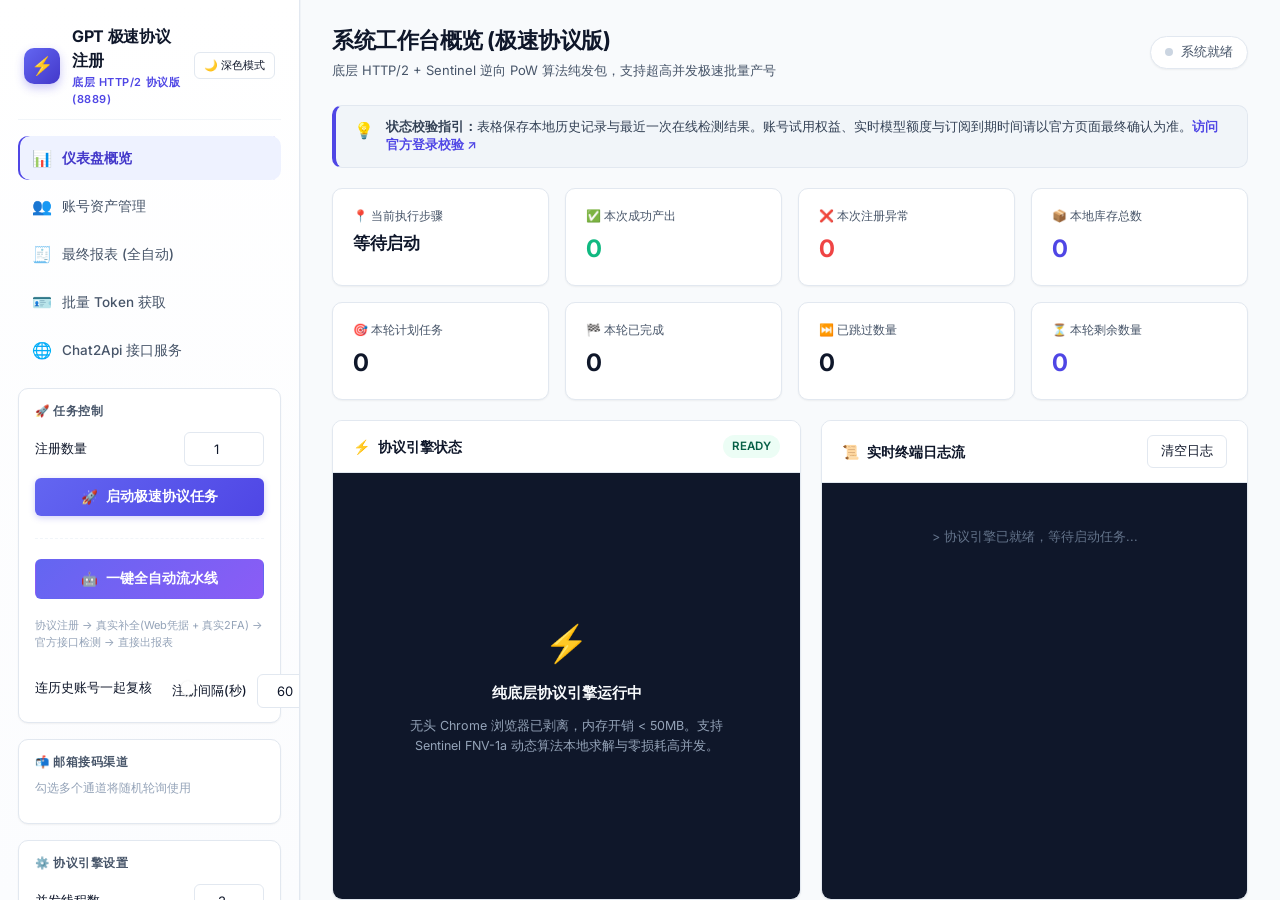
==== commit 0b76f722: "feat: gpt-protocol-register 项目上传（全自动流水线 + 真实数据证据）" ====
--- a/static/index.html
+++ b/static/index.html
@@ -1,663 +1,659 @@
-<!DOCTYPE html>
-<html lang="zh-CN">
-
-<head>
-    <meta charset="UTF-8">
-    <meta name="viewport" content="width=device-width, initial-scale=1.0">
-    <title>ChatGPT 批量注册与一体化控制台</title>
-    <link rel="preconnect" href="https://fonts.googleapis.com">
-    <link rel="preconnect" href="https://fonts.gstatic.com" crossorigin>
-    <link href="https://fonts.googleapis.com/css2?family=Inter:wght@400;500;600;700&family=JetBrains+Mono:wght@400;500;600&display=swap" rel="stylesheet">
-    <link rel="stylesheet" href="style.css">
-</head>
-
-<body>
-
-    <!-- Sidebar Navigation & Settings -->
-    <aside class="sidebar">
-        <div class="brand">
-            <div class="brand-icon">⚡</div>
-            <div class="brand-text">
-                <span>GPT 自动化注册</span>
-                <span class="brand-subtitle">浏览器自动化版 (8888)</span>
-            </div>
-            <button id="btnToggleTheme" class="theme-toggle action-btn-sm" onclick="toggleTheme()"
-                    title="切换深色 / 浅色模式（记忆选择）"
-                    style="margin-left:auto;padding:5px 9px;font-size:11px;white-space:nowrap;">🌙 深色模式</button>
-        </div>
-
-        <nav class="nav-menu">
-            <div class="nav-item active" data-tab="dashboard" onclick="switchTab('dashboard')">
-                <span class="nav-icon">📊</span> 仪表盘概览
-            </div>
-            <div class="nav-item" data-tab="accounts" onclick="switchTab('accounts')">
-                <span class="nav-icon">👥</span> 账号资产管理
-            </div>
-            <div class="nav-item" data-tab="report" onclick="switchTab('report')">
-                <span class="nav-icon">🧾</span> 最终报表 (全自动)
-            </div>
-            <div class="nav-item" data-tab="tokens" onclick="switchTab('tokens')">
-                <span class="nav-icon">🪪</span> 批量 Token 获取
-            </div>
-            <div class="nav-item" data-tab="api-service" onclick="switchTab('api-service')">
-                <span class="nav-icon">🌐</span> Chat2Api 接口服务
-            </div>
-        </nav>
-
-        <!-- 任务快捷控制 -->
-        <div class="control-box">
-            <div class="control-header">
-                <span>🚀 任务控制</span>
-            </div>
-
-            <div class="ctrl-row">
-                <label class="ctrl-label">注册数量</label>
-                <input type="number" id="targetCount" class="ctrl-input" value="1" min="1" max="50" style="width: 80px; text-align: center;">
-            </div>
-
-            <button id="btnStart" class="btn btn-primary" onclick="startTask()">
-                <span>🚀</span> 启动自动化任务
-            </button>
-            <button id="btnStop" class="btn btn-danger hidden" onclick="stopTask()">
-                <span>🛑</span> 停止运行任务
-            </button>
-
-            <div style="border-top: 1px dashed var(--border-light); margin: 10px 0 8px;"></div>
-
-            <button id="btnAutopilot" class="btn" style="background:linear-gradient(135deg,#6366f1 0%,#8b5cf6 100%);color:#fff;" onclick="startAutopilot()">
-                <span>🤖</span> 一键全自动流水线
-            </button>
-            <div style="font-size: 11px; color: var(--text-dim); margin-top: 6px; line-height: 1.5;">
-                注册 → 真实补全(Web凭据 + 真实2FA) → 官方接口检测 → 直接出报表
-            </div>
-            <label class="ctrl-row" style="margin-top: 6px;">
-                <span class="ctrl-label" title="连带把历史账号也一起在线复核（较慢）">连历史账号一起复核</span>
-                <label class="toggle-switch">
-                    <input type="checkbox" id="verifyAll" checked>
-                    <span class="toggle-slider"></span>
-                </label>
-            </label>
-            <div class="ctrl-row" style="margin-top: 6px;">
-                <span class="ctrl-label" title="每个账号之间等待多久再注册下一个；放慢可显著降低 IP 被风控概率">注册间隔(秒)</span>
-                <input type="number" id="staggerSeconds" class="ctrl-input" value="60" min="0" max="600"
-                       style="width: 70px; text-align: center;">
-            </div>
-            <label class="ctrl-row" style="margin-top: 6px;">
-                <span class="ctrl-label" title="跳过浏览器补全：只做注册+检测，速度最快，但拿不到 Web 凭据与 2FA 密钥">纯极速(跳过2FA)</span>
-                <label class="toggle-switch">
-                    <input type="checkbox" id="skipCompletion">
-                    <span class="toggle-slider"></span>
-                </label>
-            </label>
-
-            <div id="pipelineBox" class="hidden" style="margin-top: 10px; padding: 10px; border-radius: 10px; background: rgba(99,102,241,.08); border: 1px solid rgba(99,102,241,.25);">
-                <div style="display:flex; justify-content:space-between; align-items:center;">
-                    <span id="pipelinePhase" style="font-size:12px;font-weight:600;color:var(--text-main);">准备中</span>
-                    <span id="pipelineCount" style="font-size:11.5px;color:var(--text-muted);">0/0</span>
-                </div>
-                <div style="margin-top:6px;height:6px;border-radius:3px;background:rgba(148,163,184,.25);overflow:hidden;">
-                    <div id="pipelineBar" style="height:100%;width:0%;background:linear-gradient(90deg,#6366f1,#8b5cf6);transition:width .4s;"></div>
-                </div>
-                <div id="pipelineMessage" style="font-size:11px;color:var(--text-dim);margin-top:6px;line-height:1.4;"></div>
-            </div>
-        </div>
-
-        <!-- 临时邮箱配置 -->
-        <div class="control-box">
-            <div class="control-header">
-                <span>📬 邮箱接码渠道</span>
-            </div>
-            <div style="font-size: 11.5px; color: var(--text-dim); margin-top: -4px;">勾选多个通道将随机轮询使用</div>
-            <div id="providerList" style="display: flex; flex-direction: column; gap: 4px;">
-                <!-- 动态由 script.js 加载 -->
-            </div>
-        </div>
-
-        <!-- 高级设置 -->
-        <div class="control-box">
-            <div class="control-header">
-                <span>⚙️ 运行与自动化设置</span>
-            </div>
-
-            <div class="ctrl-row">
-                <label class="ctrl-label">并行浏览器数</label>
-                <input type="number" id="parallelCount" class="ctrl-input" value="1" min="1" max="10"
-                    style="width: 70px; text-align: center;" onchange="saveSettings()">
-            </div>
-
-            <div class="ctrl-row">
-                <label class="ctrl-label">无界面模式 (Headless)</label>
-                <label class="toggle-switch">
-                    <input type="checkbox" id="headlessMode" onchange="saveSettings()">
-                    <span class="toggle-slider"></span>
-                </label>
-            </div>
-
-            <div class="ctrl-row">
-                <label class="ctrl-label" title="注册成功后提取 32 位 Base32 TOTP 密钥">自动激活 2FA</label>
-                <label class="toggle-switch">
-                    <input type="checkbox" id="enable2fa" checked onchange="saveSettings()">
-                    <span class="toggle-slider"></span>
-                </label>
-            </div>
-
-            <div style="display: flex; flex-direction: column; gap: 4px; margin-top: 4px;">
-                <label class="ctrl-label" style="font-size: 11.5px; color: var(--text-muted);">试用邀请链接 (Referral URL)</label>
-                <input type="text" id="referralUrl" class="ctrl-input" placeholder="https://chatgpt.com/invite/..."
-                    style="font-size: 12px;" onchange="saveSettings()"
-                    title="绑定官方 Plus 邀请链接可激活 1 个月试用权益">
-            </div>
-
-            <!-- 网络代理设置 -->
-            <div style="margin-top: 8px; padding-top: 10px; border-top: 1px solid var(--border-light); display: flex; flex-direction: column; gap: 10px;">
-                <div class="ctrl-row">
-                    <span style="font-size: 12px; font-weight: 600; color: var(--text-main);">🌐 网络代理 (Proxy)</span>
-                    <label class="toggle-switch">
-                        <input type="checkbox" id="proxyEnabled" onchange="saveSettings()">
-                        <span class="toggle-slider"></span>
-                    </label>
-                </div>
-
-                <div id="proxyFields" style="display: grid; gap: 8px;">
-                    <div class="ctrl-row">
-                        <label class="ctrl-label">协议</label>
-                        <select id="proxyType" class="ctrl-input" style="width: 95px; padding: 6px 8px;" onchange="saveSettings()">
-                            <option value="http">HTTP</option>
-                            <option value="socks5">SOCKS5</option>
-                        </select>
-                    </div>
-                    <div class="ctrl-row">
-                        <label class="ctrl-label">主机</label>
-                        <input type="text" id="proxyHost" class="ctrl-input" placeholder="127.0.0.1" onchange="saveSettings()">
-                    </div>
-                    <div class="ctrl-row">
-                        <label class="ctrl-label">端口</label>
-                        <input type="number" id="proxyPort" class="ctrl-input" placeholder="7890" style="width: 80px;" onchange="saveSettings()">
-                    </div>
-                    <div class="ctrl-row">
-                        <label class="ctrl-label" style="font-size: 11.5px; color: var(--text-muted);">身份认证</label>
-                        <label class="toggle-switch">
-                            <input type="checkbox" id="proxyUseAuth" onchange="toggleProxyAuthFields(); saveSettings()">
-                            <span class="toggle-slider"></span>
-                        </label>
-                    </div>
-                    <div id="proxyAuthFields" class="hidden" style="display: grid; gap: 6px;">
-                        <input type="text" id="proxyUsername" class="ctrl-input" placeholder="代理用户名" onchange="saveSettings()">
-                        <input type="password" id="proxyPassword" class="ctrl-input" placeholder="代理密码" onchange="saveSettings()">
-                    </div>
-                    <button class="action-btn-sm" id="btnTestProxy" onclick="testProxyConnection()" style="width: 100%; justify-content: center; margin-top: 2px;">
-                        <span>⚡</span> 测试代理连通性
-                    </button>
-                    <div id="proxyTestResult" style="font-size: 11px; margin-top: 2px; word-break: break-all; display: none;"></div>
-                </div>
-            </div>
-        </div>
-    </aside>
-
-    <!-- Main Content Workspace -->
-    <main class="main-view">
-
-        <!-- Top Header Bar -->
-        <header class="page-header">
-            <div class="header-left">
-                <h1 class="page-title">系统工作台概览</h1>
-                <p class="page-desc">自动化批量注册、实时画面监控、账号资产全画像在线诊断与 API 网关中继</p>
-            </div>
-            <div class="status-badge">
-                <span class="status-dot" id="statusDot"></span>
-                <span id="statusText">系统就绪</span>
-            </div>
-        </header>
-
-        <!-- Notice Alert Callout -->
-        <div class="info-callout">
-            <span style="font-size: 16px;">💡</span>
-            <div>
-                <b>状态校验指引：</b>表格保存本地历史记录与最近一次在线检测结果。账号试用权益、实时模型额度与订阅到期时间请以官方页面最终确认为准。<a href="https://chatgpt.com/" target="_blank" rel="noopener noreferrer">访问官方登录校验 ↗</a>
-            </div>
-        </div>
-
-        <!-- ==================================================================
-             View 1: Dashboard (Overview & Monitoring)
-             ================================================================== -->
-        <div id="view-dashboard" class="view-section">
-            <!-- Metrics Cards Grid -->
-            <div class="stats-grid">
-                <div class="stat-card">
-                    <div class="stat-label">📍 当前执行步骤</div>
-                    <div class="stat-value" id="valAction" style="font-size: 17px; font-weight: 600;">等待启动</div>
-                </div>
-                <div class="stat-card">
-                    <div class="stat-label">✅ 本次成功产出</div>
-                    <div class="stat-value green" id="valSuccess">0</div>
-                </div>
-                <div class="stat-card">
-                    <div class="stat-label">❌ 本次注册异常</div>
-                    <div class="stat-value red" id="valFail">0</div>
-                </div>
-                <div class="stat-card">
-                    <div class="stat-label">📦 本地库存总数</div>
-                    <div class="stat-value blue" id="valInventory">0</div>
-                </div>
-                <div class="stat-card">
-                    <div class="stat-label">🎯 本轮计划任务</div>
-                    <div class="stat-value" id="valTaskTotal">0</div>
-                </div>
-                <div class="stat-card">
-                    <div class="stat-label">🏁 本轮已完成</div>
-                    <div class="stat-value" id="valCompleted">0</div>
-                </div>
-                <div class="stat-card">
-                    <div class="stat-label">⏭️ 已跳过数量</div>
-                    <div class="stat-value" id="valSkipped">0</div>
-                </div>
-                <div class="stat-card">
-                    <div class="stat-label">⏳ 本轮剩余数量</div>
-                    <div class="stat-value blue" id="valRemaining">0</div>
-                </div>
-            </div>
-
-            <!-- Split Monitor & Logs -->
-            <div class="split-view">
-                <!-- Monitor Panel -->
-                <div class="panel">
-                    <div class="panel-header">
-                        <div class="panel-title">
-                            <span>📺</span> 自动化运行实时画面
-                        </div>
-                        <span class="status-pill neutral" id="monitorStatus">OFFLINE</span>
-                    </div>
-                    <div class="monitor-body">
-                        <img id="liveMonitor" class="monitor-img hidden" src="" alt="Monitor">
-                        <div id="noSignal" style="color: #64748b; font-size: 12.5px; display: flex; align-items: center; gap: 8px;">
-                            <span>📡</span> 等待画面信号流...
-                        </div>
-                    </div>
-                </div>
-
-                <!-- Logs Terminal Panel -->
-                <div class="panel">
-                    <div class="panel-header">
-                        <div class="panel-title">
-                            <span>📜</span> 实时终端日志流
-                        </div>
-                        <button class="action-btn-sm" onclick="clearLogs()">清空日志</button>
-                    </div>
-                    <div class="log-body" id="logContainer">
-                        <div style="color: #64748b; text-align: center; margin-top: 30px;">> 服务已就绪，等待启动注册任务...</div>
-                    </div>
-                </div>
-            </div>
-        </div>
-
-        <!-- ==================================================================
-             View 2: Accounts Management (Sticky Table & Unified Actions)
-             ================================================================== -->
-        <div id="view-accounts" class="view-section hidden">
-            <div class="table-panel">
-                <!-- Top Toolbar -->
-                <div class="toolbar-container">
-                    <div class="toolbar-row">
-                        <!-- Left: Search Box -->
-                        <div class="search-box">
-                            <span class="search-icon">🔍</span>
-                            <input type="text" id="searchInput" placeholder="搜索邮箱、状态、额度、到期时间、渠道..." onkeyup="filterAccounts()">
-                        </div>
-
-                        <!-- Center: Stats Chips -->
-                        <div class="stats-strip">
-                            <span class="stat-chip stat-chip-total">总数: <b id="statTotalAccs">0</b></span>
-                            <span class="stat-chip stat-chip-verified">上次验证通过: <b id="statNormalAccs">0</b></span>
-                            <span class="stat-chip stat-chip-paid">会员计划记录: <b id="statPaidAccs">0</b></span>
-                            <span class="stat-chip stat-chip-trial">已确认试用: <b id="statTrialAccs">0</b></span>
-                            <span class="stat-chip stat-chip-error">异常/封禁: <b id="statErrAccs">0</b></span>
-                        </div>
-
-                        <!-- Right: Action Buttons Group -->
-                        <div class="btn-group">
-                            <button class="action-btn-sm action-btn-primary" id="btnCheckAll" onclick="checkAllAccounts()" title="在线检测当前筛选账号的最新健康状态">
-                                <span>🔍</span> 一键全量在线检测
-                            </button>
-                            <button class="action-btn-sm action-btn-primary" id="btnPerfectAll" onclick="perfectAllAccounts()" style="background:linear-gradient(135deg, #10b981 0%, #059669 100%);color:#fff;" title="全自动为所有待处理账号补全密码、开启真实2FA并同步试用资格画像">
-                                <span>⚡</span> 一键全量完善(密码+2FA)
-                            </button>
-                            <button class="action-btn-sm action-btn-accent" onclick="openImportModal()" title="批量导入已有 GPT 账号或待处理邮箱，已注册账号自动跳过注册并在表格中保留展示">
-                                <span>📥</span> 批量导入
-                            </button>
-                            <button class="action-btn-sm action-btn-accent" onclick="exportAccounts('2fa')" title="导出格式：邮箱-----密码-----32位2fa (使用 5 个横杠)">
-                                <span>📥</span> 导出 2FA 格式 (5横杠)
-                            </button>
-                            <button class="action-btn-sm" onclick="copyAccountsFormatted('2fa')" title="快捷复制当前筛选账号为 5横杠 2FA 格式">
-                                <span>📋</span> 复制 2FA 格式
-                            </button>
-                            <button class="action-btn-sm" onclick="exportAccounts('csv')" title="导出完整表格为 CSV 格式文件">
-                                <span>📥</span> 导出 CSV
-                            </button>
-                            <button class="action-btn-sm" onclick="copyAccountsFormatted('combo')" title="复制格式：邮箱----密码----订阅----额度----到期时间----试用">
-                                <span>📋</span> 复制画像列表
-                            </button>
-                            <button class="action-btn-sm" onclick="copyAccountsFormatted('simple')" title="复制格式：邮箱----密码">
-                                <span>📋</span> 复制账号密码
-                            </button>
-                            <button class="action-btn-sm" onclick="loadAccounts()" title="重新加载本地最新数据">
-                                <span>🔄</span> 刷新
-                            </button>
-                        </div>
-                    </div>
-                </div>
-
-                <!-- Category Filter Tabs -->
-                <div class="filter-tab-bar">
-                    <button class="filter-btn active" data-filter="all" onclick="setAccountFilter('all')">
-                        全部 <span class="filter-count" id="tabCountAll">0</span>
-                    </button>
-                    <button class="filter-btn" data-filter="mode_protocol" onclick="setAccountFilter('mode_protocol')">
-                        ⚡ 极速协议 <span class="filter-count" id="tabCountProtocol">0</span>
-                    </button>
-                    <button class="filter-btn" data-filter="mode_browser" onclick="setAccountFilter('mode_browser')">
-                        🌐 浏览器自动化 <span class="filter-count" id="tabCountBrowser">0</span>
-                    </button>
-                    <button class="filter-btn" data-filter="mode_import" onclick="setAccountFilter('mode_import')">
-                        📥 批量导入 <span class="filter-count" id="tabCountImport">0</span>
-                    </button>
-                    <button class="filter-btn" data-filter="plus_all" onclick="setAccountFilter('plus_all')">
-                        🌟 试用/Plus 全部会员 <span class="filter-count" id="tabCountPlusAll">0</span>
-                    </button>
-                    <button class="filter-btn" data-filter="trial" onclick="setAccountFilter('trial')">
-                        🎁 已确认试用资格 <span class="filter-count" id="tabCountTrial">0</span>
-                    </button>
-                    <button class="filter-btn" data-filter="paid" onclick="setAccountFilter('paid')">
-                        🟢 会员计划记录 <span class="filter-count" id="tabCountPaid">0</span>
-                    </button>
-                    <button class="filter-btn" data-filter="free" onclick="setAccountFilter('free')">
-                        ⚪ 纯免费账号 <span class="filter-count" id="tabCountFree">0</span>
-                    </button>
-                    <button class="filter-btn" data-filter="fail" onclick="setAccountFilter('fail')">
-                        ❌ 异常/封禁/失败 <span class="filter-count" id="tabCountFail">0</span>
-                    </button>
-                </div>
-
-                <!-- Table with Sticky Column & Explicit Widths -->
-                <div class="table-container">
-                    <table>
-                        <thead>
-                            <tr>
-                                <th class="col-email sticky-col">ChatGPT 邮箱</th>
-                                <th class="col-pwd">密码</th>
-                                <th class="col-2fa">2FA 密钥 (32位)</th>
-                                <th class="col-channel">创建方式</th>
-                                <th class="col-health">健康状态</th>
-                                <th class="col-plan">订阅 / 支付状态</th>
-                                <th class="col-quota">模型 / API额度</th>
-                                <th class="col-expiry">会员到期时间</th>
-                                <th class="col-trial">1个月试用资格</th>
-                                <th class="col-time">注册时间</th>
-                                <th class="col-inbox">临时邮箱 / 收件箱</th>
-                                <th class="col-action">操作</th>
-                            </tr>
-                        </thead>
-                        <tbody id="accountTableBody">
-                            <!-- 动态加载由 script.js 渲染 -->
-                        </tbody>
-                    </table>
-                </div>
-            </div>
-        </div>
-
-        <!-- ==================================================================
-             View 3: Final Report (全自动流水线产出)
-             ================================================================== -->
-        <div id="view-report" class="view-section hidden">
-            <div class="table-panel">
-                <div class="toolbar-container">
-                    <div class="toolbar-row">
-                        <div class="search-box">
-                            <span class="search-icon">🔍</span>
-                            <input type="text" id="reportSearch" placeholder="搜索报表中的邮箱 / 计划 / 试用资格..." onkeyup="filterReport()">
-                        </div>
-                        <div class="stats-strip">
-                            <span class="stat-chip stat-chip-total">账号总数: <b id="reportTotal">0</b></span>
-                            <span class="stat-chip stat-chip-verified">官方确认: <b id="reportVerified">0</b></span>
-                            <span class="stat-chip stat-chip-paid">Plus 生效: <b id="reportPlus">0</b></span>
-                            <span class="stat-chip stat-chip-trial">有试用资格: <b id="reportTrial">0</b></span>
-                            <span class="stat-chip stat-chip-error">含真实2FA: <b id="report2fa">0</b></span>
-                        </div>
-                        <div class="btn-group">
-                            <button class="action-btn-sm action-btn-primary" onclick="loadAutopilotReport()">
-                                <span>🔄</span> 刷新报表
-                            </button>
-                            <button class="action-btn-sm action-btn-primary" onclick="copyReport2fa()" title="复制 邮箱-----密码-----32位2fa">
-                                <span>📋</span> 复制 5横杠
-                            </button>
-                            <button class="action-btn-sm action-btn-accent" onclick="exportAutopilotReport()" title="落盘 JSON / CSV / Markdown / 2FA 文本">
-                                <span>📥</span> 导出报表文件
-                            </button>
-                            <button id="btnToggleSensitive" class="action-btn-sm" onclick="toggleSensitiveDisplay()" title="切换密码 / 2FA 明文显示（默认隐藏，点击仍可复制真实值）">
-                                <span>👁️</span> 显示敏感信息
-                            </button>
-                            <button id="btnBatchMode" class="action-btn-sm" onclick="toggleBatchMode()" title="开启后可勾选多行并批量复制">
-                                <span>☑️</span> 批量模式
-                            </button>
-                        </div>
-                    </div>
-                    <div id="reportStatusLine" style="font-size: 12px; color: var(--text-dim); padding: 4px 2px;">
-                        尚未运行全自动流水线。运行后这里会显示所有已注册账号的真实账号-密码-动态2FA-注册时间-试用资格-Plus状态。
-                    </div>
-                </div>
-
-                <div class="batch-bar">
-                    <span>☑️ 批量模式：已选 <b id="batchCount">0</b> 个</span>
-                    <label style="display:flex;align-items:center;gap:6px;cursor:pointer;">
-                        <input type="checkbox" id="batchSelectAll" onchange="toggleSelectAll(this.checked)"> 全选/取消
-                    </label>
-                    <button class="action-btn-sm" onclick="batchExportSelected()" title="复制所选账号（邮箱-----密码-----2FA）">
-                        <span>📋</span> 复制所选
-                    </button>
-                </div>
-
-                <div class="table-container">
-                    <table>
-                        <thead>
-                            <tr>
-                                <th class="batch-col"><span title="批量选择">☑</span></th>
-                                <th class="col-email sticky-col sortable" data-sort-key="email" onclick="toggleReportSort('email')">邮箱</th>
-                                <th class="col-pwd">密码</th>
-                                <th class="col-2fa">2FA 密钥</th>
-                                <th style="min-width:120px;">动态验证码 (实时)</th>
-                                <th class="col-time sortable" data-sort-key="register_time" onclick="toggleReportSort('register_time')">注册时间</th>
-                                <th class="col-trial sortable" data-sort-key="trial" onclick="toggleReportSort('trial')">1个月 Plus 试用资格</th>
-                                <th class="col-plan sortable" data-sort-key="plus" onclick="toggleReportSort('plus')">当前 Plus 状态</th>
-                                <th class="col-expiry">到期时间</th>
-                                <th class="col-health">在线证据</th>
-                                <th class="col-inbox">收件箱</th>
-                            </tr>
-                        </thead>
-                        <tbody id="reportTableBody">
-                            <tr><td colspan="11" style="text-align:center;color:#64748b;padding:32px;">暂无数据</td></tr>
-                        </tbody>
-                    </table>
-                </div>
-            </div>
-        </div>
-
-        <!-- ==================================================================
-             View 3: Token Import Tab
-             ================================================================== -->
-        <div id="view-tokens" class="view-section hidden">
-            <div class="panel">
-                <div class="panel-header">
-                    <div class="panel-title">
-                        <span>🪪</span> 从外部 TXT 批量提取与获取 Token
-                    </div>
-                </div>
-
-                <div style="padding: 24px; display: grid; gap: 20px;">
-                    <div>
-                        <label class="ctrl-label">TXT 账号文件路径</label>
-                        <input type="text" id="tokenAccountsFile" class="ctrl-input"
-                            placeholder="例如: D:\Extends\antigravityProj\Registration\data\accounts\registered_accounts.txt">
-                        <div style="font-size: 12px; color: var(--text-dim); margin-top: 6px;">
-                            支持解析 TXT 中的邮箱、密码与收件凭证，自动完成 OAuth 流程补齐 Token。
-                        </div>
-                    </div>
-
-                    <div>
-                        <label class="ctrl-label">Token 导出输出目录</label>
-                        <input type="text" id="tokenOutputDir" class="ctrl-input"
-                            placeholder="例如: D:\Extends\antigravityProj\Registration\token_exports">
-                        <div style="font-size: 12px; color: var(--text-dim); margin-top: 6px;">
-                            获取成功后将统一输出 <code>ak.txt</code>、<code>rk.txt</code> 及独立账号 JSON 凭证。
-                        </div>
-                    </div>
-
-                    <div style="display: flex; gap: 12px; flex-wrap: wrap;">
-                        <button class="action-btn-sm" style="padding: 9px 18px;" onclick="loadTokenImportSettings()">恢复默认配置</button>
-                        <button class="btn btn-primary" style="width: auto; padding: 9px 24px;" onclick="startTokenImportTask()">
-                            <span>🔑</span> 开始获取 Token
-                        </button>
-                    </div>
-
-                    <div style="display: grid; grid-template-columns: repeat(auto-fit, minmax(140px, 1fr)); gap: 12px;">
-                        <div class="stat-card">
-                            <div class="stat-label">总数</div>
-                            <div class="stat-value" id="tokenTotal">0</div>
-                        </div>
-                        <div class="stat-card">
-                            <div class="stat-label">已完成</div>
-                            <div class="stat-value green" id="tokenCompleted">0</div>
-                        </div>
-                        <div class="stat-card">
-                            <div class="stat-label">失败</div>
-                            <div class="stat-value red" id="tokenFail">0</div>
-                        </div>
-                        <div class="stat-card">
-                            <div class="stat-label">已跳过</div>
-                            <div class="stat-value" id="tokenSkipped">0</div>
-                        </div>
-                        <div class="stat-card">
-                            <div class="stat-label">剩余</div>
-                            <div class="stat-value blue" id="tokenRemaining">0</div>
-                        </div>
-                    </div>
-                </div>
-            </div>
-        </div>
-
-        <!-- ==================================================================
-             View 4: API Service (Chat2Api) Tab
-             ================================================================== -->
-        <div id="view-api-service" class="view-section hidden">
-            <div class="panel">
-                <div class="panel-header">
-                    <div class="panel-title">
-                        <span>🌐</span> OpenAI 标准接口网关服务 (Chat2Api 联动)
-                    </div>
-                    <div style="display: flex; gap: 8px; flex-wrap: wrap;">
-                        <button class="action-btn-sm" id="btnStartC2A" onclick="startChat2ApiService()" style="background: var(--success); color: #fff; border-color: var(--success); font-weight: 600;">
-                            ▶ 启动 API 引擎
-                        </button>
-                        <button class="action-btn-sm" id="btnStopC2A" onclick="stopChat2ApiService()">
-                            ⏹ 停止引擎
-                        </button>
-                        <button class="action-btn-sm" onclick="loadChat2ApiStatus()">🔄 刷新状态</button>
-                    </div>
-                </div>
-
-                <div style="padding: 24px; display: grid; gap: 20px;">
-                    <!-- Status Cards -->
-                    <div class="card-grid">
-                        <div class="stat-card">
-                            <div class="stat-label">Chat2Api 引擎状态</div>
-                            <div class="stat-value" id="c2aStatusText" style="font-size: 18px; margin-top: 4px;">检测中...</div>
-                            <div style="font-size: 12px; color: var(--text-dim); margin-top: 4px;">后端端口: 5005 | 统一代理端口: 8888</div>
-                        </div>
-                        <div class="stat-card">
-                            <div class="stat-label">API 账号池可用 Web Tokens</div>
-                            <div class="stat-value blue" id="c2aTokenCount" style="font-size: 24px; margin-top: 4px;">0</div>
-                            <div style="font-size: 12px; color: var(--text-dim); margin-top: 4px;">多账号并发自动负载均衡轮询</div>
-                        </div>
-                    </div>
-
-                    <!-- Quick Links Box -->
-                    <div class="glass-box">
-                        <div style="font-weight: 600; font-size: 14px; color: var(--text-main);">⚡ 账号池与文档管理</div>
-                        <div style="display: flex; gap: 10px; flex-wrap: wrap;">
-                            <button class="action-btn-sm" disabled title="Codex OAuth 凭证与 ChatGPT Web 凭证隔离保护" style="opacity: 0.6;">
-                                <span>🔒</span> Codex → Web 凭证严格隔离保护
-                            </button>
-                            <a href="http://127.0.0.1:5005/docs" target="_blank" class="action-btn-sm">
-                                <span>📖</span> 打开 Chat2Api Swagger 文档 ↗
-                            </a>
-                            <a href="http://127.0.0.1:5005/tokens" target="_blank" class="action-btn-sm">
-                                <span>🔑</span> 打开 Tokens 网页管理池 ↗
-                            </a>
-                        </div>
-                    </div>
-
-                    <!-- Client Configuration Guide -->
-                    <div class="guide-box">
-                        <h4 style="font-size: 15px; font-weight: 600; color: var(--text-main);">🚀 外部第三方客户端接入参数</h4>
-                        <div style="display: grid; gap: 12px;">
-                            <div class="guide-row">
-                                <b>推荐 Base URL (统一端口):</b>
-                                <code class="code-pill">http://localhost:8888/v1</code>
-                                <button class="action-btn-sm" onclick="copyText('http://localhost:8888/v1')">复制</button>
-                            </div>
-                            <div class="guide-row">
-                                <b>直连 Base URL (底层端口):</b>
-                                <code class="code-neutral">http://127.0.0.1:5005/v1</code>
-                                <button class="action-btn-sm" onclick="copyText('http://127.0.0.1:5005/v1')">复制</button>
-                            </div>
-                            <div class="guide-row">
-                                <b>API Key:</b>
-                                <code class="code-neutral">任意填写 (例如 sk-123456)</code>
-                            </div>
-                            <div class="guide-row">
-                                <b>推荐模型列表:</b>
-                                <code class="code-neutral">gpt-4o / gpt-4o-mini / text-davinci-002-render-sha</code>
-                            </div>
-                            <div style="margin-top: 6px; font-size: 12px; color: var(--text-dim);">
-                                💡 完美支持：NextChat、Chatbox、Bob、Cherry Studio、沉浸式翻译等各类标准 OpenAI 接口客户端。
-                            </div>
-                        </div>
-                    </div>
-                </div>
-            </div>
-        </div>
-
-    </main>
-
-    <!-- 批量导入账号模态弹窗 -->
-    <div id="importModal" class="modal-overlay hidden">
-        <div class="modal-card">
-            <div class="modal-header">
-                <h3>📥 批量导入 GPT 账号 / 邮箱</h3>
-                <button class="modal-close" onclick="closeImportModal()">×</button>
-            </div>
-            <div class="modal-body">
-                <p style="font-size:12.5px;color:var(--text-muted);margin-bottom:8px;">
-                    支持多格式批量粘贴（每行一个）。若导入的账号已在系统中注册过，将<b>自动跳过重复注册</b>，并在表格中完整展示。
-                </p>
-                <div style="font-size:11.5px;color:var(--text-dim);margin-bottom:8px;line-height:1.6;">
-                    • <code>邮箱-----密码-----32位2FA</code>（5横杠导出格式）<br>
-                    • <code>邮箱----密码----订阅----额度----到期----试用...</code>（组合格式）<br>
-                    • <code>邮箱----密码</code> 或 <code>邮箱:密码</code> 或 纯邮箱地址
-                </div>
-                <textarea id="importTextarea" rows="8" class="ctrl-input" style="width:100%;font-family:'JetBrains Mono',monospace;font-size:12px;resize:vertical;" placeholder="例如:&#10;user1@example.com-----MyPass123!-----ABCDEF23456789...&#10;user2@example.com----SecretPass888&#10;user3@icloud.com"></textarea>
-            </div>
-            <div class="modal-footer" style="display:flex;justify-content:flex-end;gap:10px;margin-top:14px;">
-                <button class="action-btn-sm" onclick="closeImportModal()">取消</button>
-                <button class="btn btn-primary" style="width:auto;padding:8px 20px;" id="btnSubmitImport" onclick="submitImportAccounts()">
-                    <span>📥</span> 开始导入
-                </button>
-            </div>
-        </div>
-    </div>
-
-    <!-- Toast Notification -->
-    <div id="toast" class="toast hidden"></div>
-
-    <script src="script.js"></script>
-</body>
-
-</html>
+<!DOCTYPE html>
+<html lang="zh-CN">
+
+<head>
+    <meta charset="UTF-8">
+    <meta name="viewport" content="width=device-width, initial-scale=1.0">
+    <title>ChatGPT 极速协议注册 (Protocol Edition)</title>
+    <link rel="preconnect" href="https://fonts.googleapis.com">
+    <link rel="preconnect" href="https://fonts.gstatic.com" crossorigin>
+    <link href="https://fonts.googleapis.com/css2?family=Inter:wght@400;500;600;700&family=JetBrains+Mono:wght@400;500;600&display=swap" rel="stylesheet">
+    <link rel="stylesheet" href="style.css">
+</head>
+
+<body>
+
+    <!-- Sidebar Navigation & Settings -->
+    <aside class="sidebar">
+        <div class="brand">
+            <div class="brand-icon">⚡</div>
+            <div class="brand-text">
+                <span>GPT 极速协议注册</span>
+                <span class="brand-subtitle">底层 HTTP/2 协议版 (8889)</span>
+            </div>
+                    <button id="btnToggleTheme" class="theme-toggle action-btn-sm" onclick="toggleTheme()" title="切换深色 / 浅色模式（记忆选择）" style="margin-left:auto;padding:5px 9px;font-size:11px;white-space:nowrap;">🌙 深色模式</button>
+        </div>
+
+        <nav class="nav-menu">
+            <div class="nav-item active" data-tab="dashboard" onclick="switchTab('dashboard')">
+                <span class="nav-icon">📊</span> 仪表盘概览
+            </div>
+            <div class="nav-item" data-tab="accounts" onclick="switchTab('accounts')">
+                <span class="nav-icon">👥</span> 账号资产管理
+            </div>
+            <div class="nav-item" data-tab="report" onclick="switchTab('report')">
+                <span class="nav-icon">🧾</span> 最终报表 (全自动)
+            </div>
+            <div class="nav-item" data-tab="tokens" onclick="switchTab('tokens')">
+                <span class="nav-icon">🪪</span> 批量 Token 获取
+            </div>
+            <div class="nav-item" data-tab="api-service" onclick="switchTab('api-service')">
+                <span class="nav-icon">🌐</span> Chat2Api 接口服务
+            </div>
+        </nav>
+
+        <!-- 任务快捷控制 -->
+        <div class="control-box">
+            <div class="control-header">
+                <span>🚀 任务控制</span>
+            </div>
+
+            <div class="ctrl-row">
+                <label class="ctrl-label">注册数量</label>
+                <input type="number" id="targetCount" class="ctrl-input" value="1" min="1" max="100" style="width: 80px; text-align: center;">
+            </div>
+
+            <button id="btnStart" class="btn btn-primary" onclick="startTask()">
+                <span>🚀</span> 启动极速协议任务
+            </button>
+            <button id="btnStop" class="btn btn-danger hidden" onclick="stopTask()">
+                <span>🛑</span> 停止运行任务
+            </button>
+
+            <div style="border-top: 1px dashed var(--border-light); margin: 10px 0 8px;"></div>
+
+            <button id="btnAutopilot" class="btn" style="background:linear-gradient(135deg,#6366f1 0%,#8b5cf6 100%);color:#fff;" onclick="startAutopilot()">
+                <span>🤖</span> 一键全自动流水线
+            </button>
+            <div style="font-size: 11px; color: var(--text-dim); margin-top: 6px; line-height: 1.5;">
+                协议注册 → 真实补全(Web凭据 + 真实2FA) → 官方接口检测 → 直接出报表
+            </div>
+            <label class="ctrl-row" style="margin-top: 6px;">
+                <span class="ctrl-label" title="连带把历史账号也一起在线复核（较慢）">连历史账号一起复核</span>
+                <label class="toggle-switch">
+                    <input type="checkbox" id="verifyAll" checked>
+                    <span class="toggle-slider"></span>
+                </label>
+            <div class="ctrl-row" style="margin-top: 6px;">
+                <span class="ctrl-label" title="每个账号之间等待多久再注册下一个；放慢可显著降低 IP 被风控概率">注册间隔(秒)</span>
+                <input type="number" id="staggerSeconds" class="ctrl-input" value="60" min="0" max="600"
+                       style="width: 70px; text-align: center;">
+            </div>
+            <label class="ctrl-row" style="margin-top: 6px;">
+                <span class="ctrl-label" title="跳过浏览器补全：只做注册+检测，速度最快，但拿不到 Web 凭据与 2FA 密钥">纯极速(跳过2FA)</span>
+                <label class="toggle-switch">
+                    <input type="checkbox" id="skipCompletion">
+                    <span class="toggle-slider"></span>
+                </label>
+            </label>
+            </label>
+
+            <div id="pipelineBox" class="hidden" style="margin-top: 10px; padding: 10px; border-radius: 10px; background: rgba(99,102,241,.08); border: 1px solid rgba(99,102,241,.25);">
+                <div style="display:flex; justify-content:space-between; align-items:center;">
+                    <span id="pipelinePhase" style="font-size:12px;font-weight:600;color:var(--text-main);">准备中</span>
+                    <span id="pipelineCount" style="font-size:11.5px;color:var(--text-muted);">0/0</span>
+                </div>
+                <div style="margin-top:6px;height:6px;border-radius:3px;background:rgba(148,163,184,.25);overflow:hidden;">
+                    <div id="pipelineBar" style="height:100%;width:0%;background:linear-gradient(90deg,#6366f1,#8b5cf6);transition:width .4s;"></div>
+                </div>
+                <div id="pipelineMessage" style="font-size:11px;color:var(--text-dim);margin-top:6px;line-height:1.4;"></div>
+            </div>
+        </div>
+
+        <!-- 临时邮箱配置 -->
+        <div class="control-box">
+            <div class="control-header">
+                <span>📬 邮箱接码渠道</span>
+            </div>
+            <div style="font-size: 11.5px; color: var(--text-dim); margin-top: -4px;">勾选多个通道将随机轮询使用</div>
+            <div id="providerList" style="display: flex; flex-direction: column; gap: 4px;">
+                <!-- 动态由 script.js 加载 -->
+            </div>
+        </div>
+
+        <!-- 协议引擎设置 -->
+        <div class="control-box">
+            <div class="control-header">
+                <span>⚙️ 协议引擎设置</span>
+            </div>
+
+            <div class="ctrl-row">
+                <label class="ctrl-label">并发线程数</label>
+                <input type="number" id="parallelCount" class="ctrl-input" value="3" min="1" max="20"
+                    style="width: 70px; text-align: center;" onchange="saveSettings()" title="协议版无浏览器开销，支持 1~20 高并发">
+            </div>
+
+            <div class="ctrl-row">
+                <label class="ctrl-label">运行模式</label>
+                <div style="font-size: 12px; color: var(--success); font-weight: 600; display: flex; align-items: center; gap: 4px;">
+                    <span>⚡</span> 纯协议 (无浏览器开销)
+                </div>
+            </div>
+
+            <div class="ctrl-row">
+                <label class="ctrl-label" title="注册成功后提取 32 位 Base32 TOTP 密钥">自动激活 2FA</label>
+                <label class="toggle-switch">
+                    <input type="checkbox" id="enable2fa" checked onchange="saveSettings()">
+                    <span class="toggle-slider"></span>
+                </label>
+            </div>
+
+            <div style="display: flex; flex-direction: column; gap: 4px; margin-top: 4px;">
+                <label class="ctrl-label" style="font-size: 11.5px; color: var(--text-muted);">试用邀请链接 (Referral URL)</label>
+                <input type="text" id="referralUrl" class="ctrl-input" placeholder="https://chatgpt.com/invite/..."
+                    style="font-size: 12px;" onchange="saveSettings()"
+                    title="绑定官方 Plus 邀请链接可激活 1 个月试用权益">
+            </div>
+
+            <!-- 网络代理设置 -->
+            <div style="margin-top: 8px; padding-top: 10px; border-top: 1px solid var(--border-light); display: flex; flex-direction: column; gap: 10px;">
+                <div class="ctrl-row">
+                    <span style="font-size: 12px; font-weight: 600; color: var(--text-main);">🌐 网络代理 (Proxy)</span>
+                    <label class="toggle-switch">
+                        <input type="checkbox" id="proxyEnabled" onchange="saveSettings()">
+                        <span class="toggle-slider"></span>
+                    </label>
+                </div>
+
+                <div id="proxyFields" style="display: grid; gap: 8px;">
+                    <div class="ctrl-row">
+                        <label class="ctrl-label">协议</label>
+                        <select id="proxyType" class="ctrl-input" style="width: 95px; padding: 6px 8px;" onchange="saveSettings()">
+                            <option value="http">HTTP</option>
+                            <option value="socks5">SOCKS5</option>
+                        </select>
+                    </div>
+                    <div class="ctrl-row">
+                        <label class="ctrl-label">主机</label>
+                        <input type="text" id="proxyHost" class="ctrl-input" placeholder="127.0.0.1" onchange="saveSettings()">
+                    </div>
+                    <div class="ctrl-row">
+                        <label class="ctrl-label">端口</label>
+                        <input type="number" id="proxyPort" class="ctrl-input" placeholder="7890" style="width: 80px;" onchange="saveSettings()">
+                    </div>
+                    <div class="ctrl-row">
+                        <label class="ctrl-label" style="font-size: 11.5px; color: var(--text-muted);">身份认证</label>
+                        <label class="toggle-switch">
+                            <input type="checkbox" id="proxyUseAuth" onchange="toggleProxyAuthFields(); saveSettings()">
+                            <span class="toggle-slider"></span>
+                        </label>
+                    </div>
+                    <div id="proxyAuthFields" class="hidden" style="display: grid; gap: 6px;">
+                        <input type="text" id="proxyUsername" class="ctrl-input" placeholder="代理用户名" onchange="saveSettings()">
+                        <input type="password" id="proxyPassword" class="ctrl-input" placeholder="代理密码" onchange="saveSettings()">
+                    </div>
+                    <button class="action-btn-sm" id="btnTestProxy" onclick="testProxyConnection()" style="width: 100%; justify-content: center; margin-top: 2px;">
+                        <span>⚡</span> 测试代理连通性
+                    </button>
+                    <div id="proxyTestResult" style="font-size: 11px; margin-top: 2px; word-break: break-all; display: none;"></div>
+                </div>
+            </div>
+        </div>
+    </aside>
+
+    <!-- Main Content Workspace -->
+    <main class="main-view">
+
+        <!-- Top Header Bar -->
+        <header class="page-header">
+            <div class="header-left">
+                <h1 class="page-title">系统工作台概览 (极速协议版)</h1>
+                <p class="page-desc">底层 HTTP/2 + Sentinel 逆向 PoW 算法纯发包，支持超高并发极速批量产号</p>
+            </div>
+            <div class="status-badge">
+                <span class="status-dot" id="statusDot"></span>
+                <span id="statusText">系统就绪</span>
+            </div>
+        </header>
+
+        <!-- Notice Alert Callout -->
+        <div class="info-callout">
+            <span style="font-size: 16px;">💡</span>
+            <div>
+                <b>状态校验指引：</b>表格保存本地历史记录与最近一次在线检测结果。账号试用权益、实时模型额度与订阅到期时间请以官方页面最终确认为准。<a href="https://chatgpt.com/" target="_blank" rel="noopener noreferrer">访问官方登录校验 ↗</a>
+            </div>
+        </div>
+
+        <!-- ==================================================================
+             View 1: Dashboard (Overview & Monitoring)
+             ================================================================== -->
+        <div id="view-dashboard" class="view-section">
+            <!-- Metrics Cards Grid -->
+            <div class="stats-grid">
+                <div class="stat-card">
+                    <div class="stat-label">📍 当前执行步骤</div>
+                    <div class="stat-value" id="valAction" style="font-size: 17px; font-weight: 600;">等待启动</div>
+                </div>
+                <div class="stat-card">
+                    <div class="stat-label">✅ 本次成功产出</div>
+                    <div class="stat-value green" id="valSuccess">0</div>
+                </div>
+                <div class="stat-card">
+                    <div class="stat-label">❌ 本次注册异常</div>
+                    <div class="stat-value red" id="valFail">0</div>
+                </div>
+                <div class="stat-card">
+                    <div class="stat-label">📦 本地库存总数</div>
+                    <div class="stat-value blue" id="valInventory">0</div>
+                </div>
+                <div class="stat-card">
+                    <div class="stat-label">🎯 本轮计划任务</div>
+                    <div class="stat-value" id="valTaskTotal">0</div>
+                </div>
+                <div class="stat-card">
+                    <div class="stat-label">🏁 本轮已完成</div>
+                    <div class="stat-value" id="valCompleted">0</div>
+                </div>
+                <div class="stat-card">
+                    <div class="stat-label">⏭️ 已跳过数量</div>
+                    <div class="stat-value" id="valSkipped">0</div>
+                </div>
+                <div class="stat-card">
+                    <div class="stat-label">⏳ 本轮剩余数量</div>
+                    <div class="stat-value blue" id="valRemaining">0</div>
+                </div>
+            </div>
+
+            <!-- Split Monitor & Logs -->
+            <div class="split-view">
+                <!-- Monitor Panel -->
+                <div class="panel">
+                    <div class="panel-header">
+                        <div class="panel-title">
+                            <span>⚡</span> 协议引擎状态
+                        </div>
+                        <span class="status-pill success">READY</span>
+                    </div>
+                    <div class="monitor-body" style="background: #0f172a; flex-direction: column; gap: 12px; color: #94a3b8; text-align: center; padding: 24px;">
+                        <div style="font-size: 36px;">⚡</div>
+                        <div style="font-weight: 600; color: #f8fafc; font-size: 15px;">纯底层协议引擎运行中</div>
+                        <div style="font-size: 12.5px; line-height: 1.6; max-width: 320px;">
+                            无头 Chrome 浏览器已剥离，内存开销 &lt; 50MB。支持 Sentinel FNV-1a 动态算法本地求解与零损耗高并发。
+                        </div>
+                    </div>
+                </div>
+
+                <!-- Logs Terminal Panel -->
+                <div class="panel">
+                    <div class="panel-header">
+                        <div class="panel-title">
+                            <span>📜</span> 实时终端日志流
+                        </div>
+                        <button class="action-btn-sm" onclick="clearLogs()">清空日志</button>
+                    </div>
+                    <div class="log-body" id="logContainer">
+                        <div style="color: #64748b; text-align: center; margin-top: 30px;">> 协议引擎已就绪，等待启动任务...</div>
+                    </div>
+                </div>
+            </div>
+        </div>
+
+        <!-- ==================================================================
+             View 2: Accounts Management (Sticky Table & Unified Actions)
+             ================================================================== -->
+        <div id="view-accounts" class="view-section hidden">
+            <div class="table-panel">
+                <!-- Top Toolbar -->
+                <div class="toolbar-container">
+                    <div class="toolbar-row">
+                        <!-- Left: Search Box -->
+                        <div class="search-box">
+                            <span class="search-icon">🔍</span>
+                            <input type="text" id="searchInput" placeholder="搜索邮箱、状态、额度、到期时间、渠道..." onkeyup="filterAccounts()">
+                        </div>
+
+                        <!-- Center: Stats Chips -->
+                        <div class="stats-strip">
+                            <span class="stat-chip stat-chip-total">总数: <b id="statTotalAccs">0</b></span>
+                            <span class="stat-chip stat-chip-verified">上次验证通过: <b id="statNormalAccs">0</b></span>
+                            <span class="stat-chip stat-chip-paid">会员计划记录: <b id="statPaidAccs">0</b></span>
+                            <span class="stat-chip stat-chip-trial">已确认试用: <b id="statTrialAccs">0</b></span>
+                            <span class="stat-chip stat-chip-error">异常/封禁: <b id="statErrAccs">0</b></span>
+                        </div>
+
+                        <!-- Right: Action Buttons Group -->
+                        <div class="btn-group">
+                            <button class="action-btn-sm action-btn-primary" id="btnCheckAll" onclick="checkAllAccounts()" title="在线检测当前筛选账号的最新健康状态">
+                                <span>🔍</span> 一键全量在线检测
+                            </button>
+                            <button class="action-btn-sm action-btn-primary" id="btnPerfectAll" onclick="perfectAllAccounts()" style="background:linear-gradient(135deg, #10b981 0%, #059669 100%);color:#fff;" title="全自动为所有待处理账号补全密码、开启真实2FA并同步试用资格画像">
+                                <span>⚡</span> 一键全量完善(密码+2FA)
+                            </button>
+                            <button class="action-btn-sm action-btn-accent" onclick="openImportModal()" title="批量导入已有 GPT 账号或待处理邮箱，已注册账号自动跳过注册并在表格中保留展示">
+                                <span>📥</span> 批量导入
+                            </button>
+                            <button class="action-btn-sm action-btn-accent" onclick="exportAccounts('2fa')" title="导出格式：邮箱-----密码-----32位2fa (使用 5 个横杠)">
+                                <span>📥</span> 导出 2FA 格式 (5横杠)
+                            </button>
+                            <button class="action-btn-sm" onclick="copyAccountsFormatted('2fa')" title="快捷复制当前筛选账号为 5横杠 2FA 格式">
+                                <span>📋</span> 复制 2FA 格式
+                            </button>
+                            <button class="action-btn-sm" onclick="exportAccounts('csv')" title="导出完整表格为 CSV 格式文件">
+                                <span>📥</span> 导出 CSV
+                            </button>
+                            <button class="action-btn-sm" onclick="copyAccountsFormatted('combo')" title="复制格式：邮箱----密码----订阅----额度----到期时间----试用">
+                                <span>📋</span> 复制画像列表
+                            </button>
+                            <button class="action-btn-sm" onclick="copyAccountsFormatted('simple')" title="复制格式：邮箱----密码">
+                                <span>📋</span> 复制账号密码
+                            </button>
+                            <button class="action-btn-sm" onclick="loadAccounts()" title="重新加载本地最新数据">
+                                <span>🔄</span> 刷新
+                            </button>
+                        </div>
+                    </div>
+                </div>
+
+                <!-- Category Filter Tabs -->
+                <div class="filter-tab-bar">
+                    <button class="filter-btn active" data-filter="all" onclick="setAccountFilter('all')">
+                        全部 <span class="filter-count" id="tabCountAll">0</span>
+                    </button>
+                    <button class="filter-btn" data-filter="mode_protocol" onclick="setAccountFilter('mode_protocol')">
+                        ⚡ 极速协议 <span class="filter-count" id="tabCountProtocol">0</span>
+                    </button>
+                    <button class="filter-btn" data-filter="mode_browser" onclick="setAccountFilter('mode_browser')">
+                        🌐 浏览器自动化 <span class="filter-count" id="tabCountBrowser">0</span>
+                    </button>
+                    <button class="filter-btn" data-filter="mode_import" onclick="setAccountFilter('mode_import')">
+                        📥 批量导入 <span class="filter-count" id="tabCountImport">0</span>
+                    </button>
+                    <button class="filter-btn" data-filter="plus_all" onclick="setAccountFilter('plus_all')">
+                        🌟 试用/Plus 全部会员 <span class="filter-count" id="tabCountPlusAll">0</span>
+                    </button>
+                    <button class="filter-btn" data-filter="trial" onclick="setAccountFilter('trial')">
+                        🎁 已确认试用资格 <span class="filter-count" id="tabCountTrial">0</span>
+                    </button>
+                    <button class="filter-btn" data-filter="paid" onclick="setAccountFilter('paid')">
+                        🟢 会员计划记录 <span class="filter-count" id="tabCountPaid">0</span>
+                    </button>
+                    <button class="filter-btn" data-filter="free" onclick="setAccountFilter('free')">
+                        ⚪ 纯免费账号 <span class="filter-count" id="tabCountFree">0</span>
+                    </button>
+                    <button class="filter-btn" data-filter="fail" onclick="setAccountFilter('fail')">
+                        ❌ 异常/封禁/失败 <span class="filter-count" id="tabCountFail">0</span>
+                    </button>
+                </div>
+
+                <!-- Table with Sticky Column & Explicit Widths -->
+                <div class="batch-bar">
+                    <span>☑️ 批量模式：已选 <b id="batchCount">0</b> 个</span>
+                    <label style="display:flex;align-items:center;gap:6px;cursor:pointer;">
+                        <input type="checkbox" id="batchSelectAll" onchange="toggleSelectAll(this.checked)"> 全选/取消
+                    </label>
+                    <button class="action-btn-sm" onclick="batchExportSelected()" title="复制所选账号（邮箱-----密码-----2FA）">
+                        <span>📋</span> 复制所选
+                    </button>
+                </div>
+
+<div class="table-container">
+                    <table>
+                        <thead>
+                            <tr>
+                                <th class="batch-col"><span title="批量选择">☑</span></th>
+                                <th class="col-email sticky-col sortable" data-sort-key="email" onclick="toggleReportSort('email')">ChatGPT 邮箱</th>
+                                <th class="col-pwd">密码</th>
+                                <th class="col-2fa">2FA 密钥 (32位)</th>
+                                <th class="col-channel">创建方式</th>
+                                <th class="col-health">健康状态</th>
+                                <th class="col-plan sortable" data-sort-key="plus" onclick="toggleReportSort('plus')">订阅 / 支付状态</th>
+                                <th class="col-quota">模型 / API额度</th>
+                                <th class="col-expiry">会员到期时间</th>
+                                <th class="col-trial sortable" data-sort-key="trial" onclick="toggleReportSort('trial')">1个月试用资格</th>
+                                <th class="col-time sortable" data-sort-key="register_time" onclick="toggleReportSort('register_time')">注册时间</th>
+                                <th class="col-inbox">临时邮箱 / 收件箱</th>
+                                <th class="col-action">操作</th>
+                            </tr>
+                        </thead>
+                        <tbody id="accountTableBody">
+                            <!-- 动态加载由 script.js 渲染 -->
+                        </tbody>
+                    </table>
+                </div>
+            </div>
+        </div>
+
+        <!-- ==================================================================
+             View 3: Final Report (全自动流水线产出)
+             ================================================================== -->
+        <div id="view-report" class="view-section hidden">
+            <div class="table-panel">
+                <div class="toolbar-container">
+                    <div class="toolbar-row">
+                        <div class="search-box">
+                            <span class="search-icon">🔍</span>
+                            <input type="text" id="reportSearch" placeholder="搜索报表中的邮箱 / 计划 / 试用资格..." onkeyup="filterReport()">
+                        </div>
+                        <div class="stats-strip">
+                            <span class="stat-chip stat-chip-total">账号总数: <b id="reportTotal">0</b></span>
+                            <span class="stat-chip stat-chip-verified">官方确认: <b id="reportVerified">0</b></span>
+                            <span class="stat-chip stat-chip-paid">Plus 生效: <b id="reportPlus">0</b></span>
+                            <span class="stat-chip stat-chip-trial">有试用资格: <b id="reportTrial">0</b></span>
+                            <span class="stat-chip stat-chip-error">含真实2FA: <b id="report2fa">0</b></span>
+                        </div>
+                        <div class="btn-group">
+                            <button class="action-btn-sm action-btn-primary" onclick="loadAutopilotReport()">
+                                <span>🔄</span> 刷新报表
+                            </button>
+                            <button class="action-btn-sm action-btn-primary" onclick="copyReport2fa()" title="复制 邮箱-----密码-----32位2fa">
+                                <span>📋</span> 复制 5横杠
+                            </button>
+                            <button class="action-btn-sm action-btn-accent" onclick="exportAutopilotReport()" title="落盘 JSON / CSV / Markdown / 2FA 文本">
+                                <span>📥</span> 导出报表文件
+                            </button>
+                            <button id="btnToggleSensitive" class="action-btn-sm" onclick="toggleSensitiveDisplay()" title="切换密码 / 2FA 明文显示（默认隐藏，点击仍可复制真实值）">
+                                <span>👁️</span> 显示敏感信息
+                            </button>
+                            <button id="btnBatchMode" class="action-btn-sm" onclick="toggleBatchMode()" title="开启后可勾选多行并批量复制"><span>☑️</span> 批量模式</button>
+                        </div>
+                    </div>
+                    <div id="reportStatusLine" style="font-size: 12px; color: var(--text-dim); padding: 4px 2px;">
+                        尚未运行全自动流水线。运行后这里会显示所有已注册账号的真实账号-密码-动态2FA-注册时间-试用资格-Plus状态。
+                    </div>
+                </div>
+
+                <div class="table-container">
+                    <table>
+                        <thead>
+                            <tr>
+                                <th class="col-email sticky-col">邮箱</th>
+                                <th class="col-pwd">密码</th>
+                                <th class="col-2fa">2FA 密钥</th>
+                                <th style="min-width:120px;">动态验证码 (实时)</th>
+                                <th class="col-time">注册时间</th>
+                                <th class="col-trial">1个月 Plus 试用资格</th>
+                                <th class="col-plan">当前 Plus 状态</th>
+                                <th class="col-expiry">到期时间</th>
+                                <th class="col-health">在线证据</th>
+                                <th class="col-inbox">收件箱</th>
+                            </tr>
+                        </thead>
+                        <tbody id="reportTableBody">
+                            <tr><td colspan="10" style="text-align:center;color:#64748b;padding:32px;">暂无数据</td></tr>
+                        </tbody>
+                    </table>
+                </div>
+            </div>
+        </div>
+
+        <!-- ==================================================================
+             View 3: Token Import Tab
+             ================================================================== -->
+        <div id="view-tokens" class="view-section hidden">
+            <div class="panel">
+                <div class="panel-header">
+                    <div class="panel-title">
+                        <span>🪪</span> 从外部 TXT 批量提取与获取 Token
+                    </div>
+                </div>
+
+                <div style="padding: 24px; display: grid; gap: 20px;">
+                    <div>
+                        <label class="ctrl-label">TXT 账号文件路径</label>
+                        <input type="text" id="tokenAccountsFile" class="ctrl-input"
+                            placeholder="例如: D:\Extends\antigravityProj\Registration\data\accounts\registered_accounts.txt">
+                        <div style="font-size: 12px; color: var(--text-dim); margin-top: 6px;">
+                            支持解析 TXT 中的邮箱、密码与收件凭证，自动完成 OAuth 流程补齐 Token。
+                        </div>
+                    </div>
+
+                    <div>
+                        <label class="ctrl-label">Token 导出输出目录</label>
+                        <input type="text" id="tokenOutputDir" class="ctrl-input"
+                            placeholder="例如: D:\Extends\antigravityProj\Registration\token_exports">
+                        <div style="font-size: 12px; color: var(--text-dim); margin-top: 6px;">
+                            获取成功后将统一输出 <code>ak.txt</code>、<code>rk.txt</code> 及独立账号 JSON 凭证。
+                        </div>
+                    </div>
+
+                    <div style="display: flex; gap: 12px; flex-wrap: wrap;">
+                        <button class="action-btn-sm" style="padding: 9px 18px;" onclick="loadTokenImportSettings()">恢复默认配置</button>
+                        <button class="btn btn-primary" style="width: auto; padding: 9px 24px;" onclick="startTokenImportTask()">
+                            <span>🔑</span> 开始获取 Token
+                        </button>
+                    </div>
+
+                    <div style="display: grid; grid-template-columns: repeat(auto-fit, minmax(140px, 1fr)); gap: 12px;">
+                        <div class="stat-card">
+                            <div class="stat-label">总数</div>
+                            <div class="stat-value" id="tokenTotal">0</div>
+                        </div>
+                        <div class="stat-card">
+                            <div class="stat-label">已完成</div>
+                            <div class="stat-value green" id="tokenCompleted">0</div>
+                        </div>
+                        <div class="stat-card">
+                            <div class="stat-label">失败</div>
+                            <div class="stat-value red" id="tokenFail">0</div>
+                        </div>
+                        <div class="stat-card">
+                            <div class="stat-label">已跳过</div>
+                            <div class="stat-value" id="tokenSkipped">0</div>
+                        </div>
+                        <div class="stat-card">
+                            <div class="stat-label">剩余</div>
+                            <div class="stat-value blue" id="tokenRemaining">0</div>
+                        </div>
+                    </div>
+                </div>
+            </div>
+        </div>
+
+        <!-- ==================================================================
+             View 4: API Service (Chat2Api) Tab
+             ================================================================== -->
+        <div id="view-api-service" class="view-section hidden">
+            <div class="panel">
+                <div class="panel-header">
+                    <div class="panel-title">
+                        <span>🌐</span> OpenAI 标准接口网关服务 (Chat2Api 联动)
+                    </div>
+                    <div style="display: flex; gap: 8px; flex-wrap: wrap;">
+                        <button class="action-btn-sm" id="btnStartC2A" onclick="startChat2ApiService()" style="background: var(--success); color: #fff; border-color: var(--success); font-weight: 600;">
+                            ▶ 启动 API 引擎
+                        </button>
+                        <button class="action-btn-sm" id="btnStopC2A" onclick="stopChat2ApiService()">
+                            ⏹ 停止引擎
+                        </button>
+                        <button class="action-btn-sm" onclick="loadChat2ApiStatus()">🔄 刷新状态</button>
+                    </div>
+                </div>
+
+                <div style="padding: 24px; display: grid; gap: 20px;">
+                    <!-- Status Cards -->
+                    <div class="card-grid">
+                        <div class="stat-card">
+                            <div class="stat-label">Chat2Api 引擎状态</div>
+                            <div class="stat-value" id="c2aStatusText" style="font-size: 18px; margin-top: 4px;">检测中...</div>
+                            <div style="font-size: 12px; color: var(--text-dim); margin-top: 4px;">后端端口: 5005 | 统一代理端口: 8889</div>
+                        </div>
+                        <div class="stat-card">
+                            <div class="stat-label">API 账号池可用 Web Tokens</div>
+                            <div class="stat-value blue" id="c2aTokenCount" style="font-size: 24px; margin-top: 4px;">0</div>
+                            <div style="font-size: 12px; color: var(--text-dim); margin-top: 4px;">多账号并发自动负载均衡轮询</div>
+                        </div>
+                    </div>
+
+                    <!-- Quick Links Box -->
+                    <div class="glass-box">
+                        <div style="font-weight: 600; font-size: 14px; color: var(--text-main);">⚡ 账号池与文档管理</div>
+                        <div style="display: flex; gap: 10px; flex-wrap: wrap;">
+                            <button class="action-btn-sm" disabled title="Codex OAuth 凭证与 ChatGPT Web 凭证隔离保护" style="opacity: 0.6;">
+                                <span>🔒</span> Codex → Web 凭证严格隔离保护
+                            </button>
+                            <a href="http://127.0.0.1:5005/docs" target="_blank" class="action-btn-sm">
+                                <span>📖</span> 打开 Chat2Api Swagger 文档 ↗
+                            </a>
+                            <a href="http://127.0.0.1:5005/tokens" target="_blank" class="action-btn-sm">
+                                <span>🔑</span> 打开 Tokens 网页管理池 ↗
+                            </a>
+                        </div>
+                    </div>
+
+                    <!-- Client Configuration Guide -->
+                    <div class="guide-box">
+                        <h4 style="font-size: 15px; font-weight: 600; color: var(--text-main);">🚀 外部第三方客户端接入参数</h4>
+                        <div style="display: grid; gap: 12px;">
+                            <div class="guide-row">
+                                <b>推荐 Base URL (统一端口):</b>
+                                <code class="code-pill">http://localhost:8889/v1</code>
+                                <button class="action-btn-sm" onclick="copyText('http://localhost:8889/v1')">复制</button>
+                            </div>
+                            <div class="guide-row">
+                                <b>直连 Base URL (底层端口):</b>
+                                <code class="code-neutral">http://127.0.0.1:5005/v1</code>
+                                <button class="action-btn-sm" onclick="copyText('http://127.0.0.1:5005/v1')">复制</button>
+                            </div>
+                            <div class="guide-row">
+                                <b>API Key:</b>
+                                <code class="code-neutral">任意填写 (例如 sk-123456)</code>
+                            </div>
+                            <div class="guide-row">
+                                <b>推荐模型列表:</b>
+                                <code class="code-neutral">gpt-4o / gpt-4o-mini / text-davinci-002-render-sha</code>
+                            </div>
+                            <div style="margin-top: 6px; font-size: 12px; color: var(--text-dim);">
+                                💡 完美支持：NextChat、Chatbox、Bob、Cherry Studio、沉浸式翻译等各类标准 OpenAI 接口客户端。
+                            </div>
+                        </div>
+                    </div>
+                </div>
+            </div>
+        </div>
+
+    </main>
+
+    <!-- 批量导入账号模态弹窗 -->
+    <div id="importModal" class="modal-overlay hidden">
+        <div class="modal-card">
+            <div class="modal-header">
+                <h3>📥 批量导入 GPT 账号 / 邮箱</h3>
+                <button class="modal-close" onclick="closeImportModal()">×</button>
+            </div>
+            <div class="modal-body">
+                <p style="font-size:12.5px;color:var(--text-muted);margin-bottom:8px;">
+                    支持多格式批量粘贴（每行一个）。若导入的账号已在系统中注册过，将<b>自动跳过重复注册</b>，并在表格中完整展示。
+                </p>
+                <div style="font-size:11.5px;color:var(--text-dim);margin-bottom:8px;line-height:1.6;">
+                    • <code>邮箱-----密码-----32位2FA</code>（5横杠导出格式）<br>
+                    • <code>邮箱----密码----订阅----额度----到期----试用...</code>（组合格式）<br>
+                    • <code>邮箱----密码</code> 或 <code>邮箱:密码</code> 或 纯邮箱地址
+                </div>
+                <textarea id="importTextarea" rows="8" class="ctrl-input" style="width:100%;font-family:'JetBrains Mono',monospace;font-size:12px;resize:vertical;" placeholder="例如:&#10;user1@example.com-----MyPass123!-----ABCDEF23456789...&#10;user2@example.com----SecretPass888&#10;user3@icloud.com"></textarea>
+            </div>
+            <div class="modal-footer" style="display:flex;justify-content:flex-end;gap:10px;margin-top:14px;">
+                <button class="action-btn-sm" onclick="closeImportModal()">取消</button>
+                <button class="btn btn-primary" style="width:auto;padding:8px 20px;" id="btnSubmitImport" onclick="submitImportAccounts()">
+                    <span>📥</span> 开始导入
+                </button>
+            </div>
+        </div>
+    </div>
+
+    <!-- Toast Notification -->
+    <div id="toast" class="toast hidden"></div>
+
+    <script src="script.js"></script>
+</body>
+
+</html>
